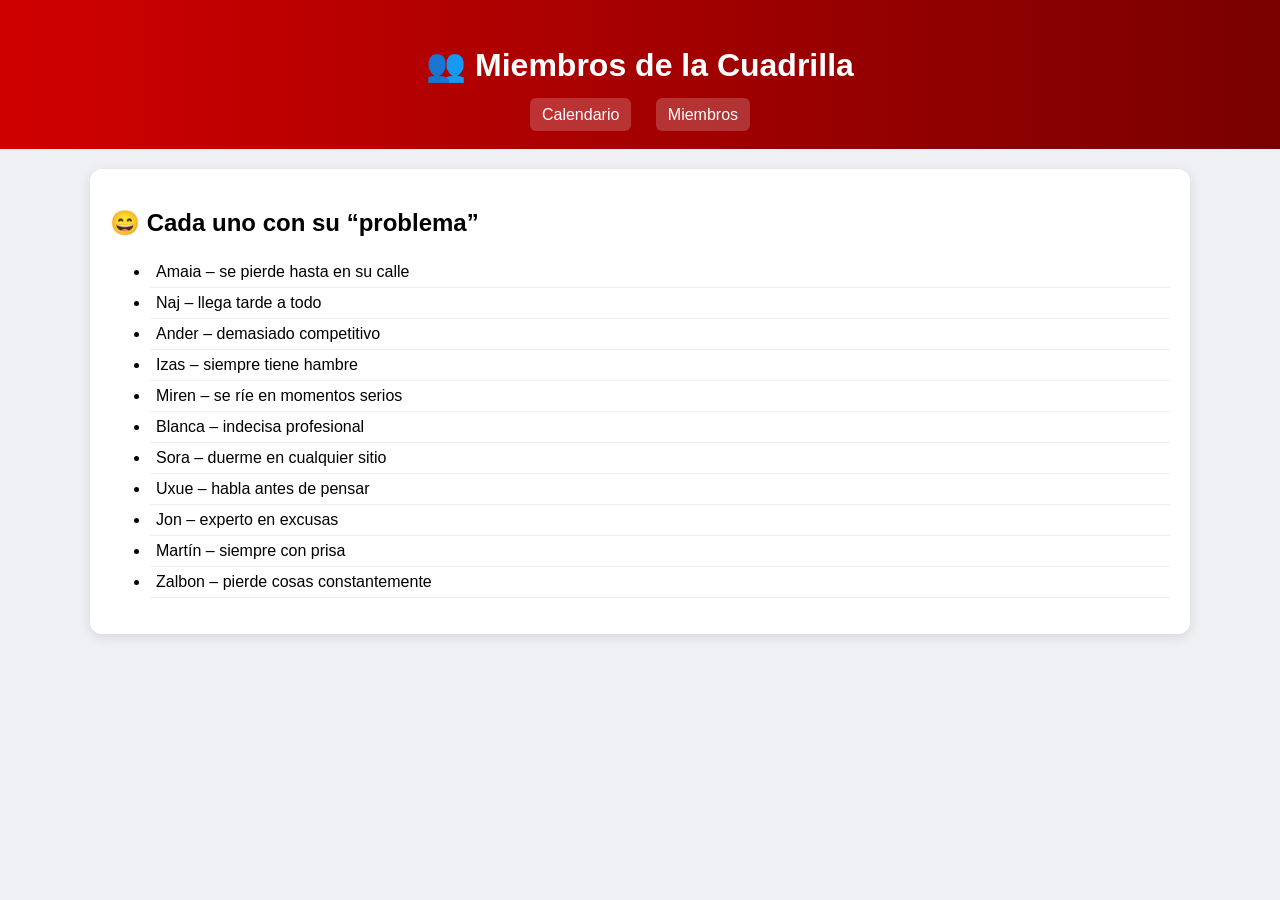
==== kuadrilla.html @ 1a33e962 "Add initial HTML structure for Cuadrilla members" ====
<!DOCTYPE html>
<html lang="es">
<head>
  <meta charset="UTF-8">
  <title>Miembros - Cuadrilla</title>
  <link rel="stylesheet" href="style.css">
</head>

<body>

<header>
  <h1>👥 Miembros de la Cuadrilla</h1>

  <nav>
    <a href="index.html">Calendario</a>
    <a href="kuadrilla.html">Miembros</a>
  </nav>
</header>

<div class="container">

  <div class="card">
    <h2>😄 Cada uno con su “problema”</h2>

    <ul class="lista">
      <li>Amaia – se pierde hasta en su calle</li>
      <li>Naj – llega tarde a todo</li>
      <li>Ander – demasiado competitivo</li>
      <li>Izas – siempre tiene hambre</li>
      <li>Miren – se ríe en momentos serios</li>
      <li>Blanca – indecisa profesional</li>
      <li>Sora – duerme en cualquier sitio</li>
      <li>Uxue – habla antes de pensar</li>
      <li>Jon – experto en excusas</li>
      <li>Martín – siempre con prisa</li>
      <li>Zalbon – pierde cosas constantemente</li>
    </ul>
  </div>

</div>

</body>
</html>
---- style.css ----
body {
  font-family: Arial, sans-serif;
  margin: 0;
  background: #eef0f3;
}

header {
  background: linear-gradient(90deg, #d00000, #7a0000);
  color: white;
  text-align: center;
  padding: 25px;
}

nav {
  margin-top: 10px;
}

nav a {
  color: white;
  margin: 0 10px;
  text-decoration: none;
  padding: 8px 12px;
  border-radius: 6px;
  background: rgba(255,255,255,0.2);
}

nav a:hover {
  background: white;
  color: black;
}

.container {
  max-width: 1100px;
  margin: auto;
  padding: 20px;
}

.card {
  background: white;
  padding: 20px;
  margin-bottom: 20px;
  border-radius: 12px;
  box-shadow: 0 3px 12px rgba(0,0,0,0.1);
}

/* TABLA */
table {
  width: 100%;
  border-collapse: collapse;
}

th {
  background: black;
  color: white;
  padding: 10px;
}

td {
  vertical-align: top;
  padding: 10px;
  border-bottom: 1px solid #ddd;
}

/* ESTRELLAS */
.star {
  font-size: 22px;
  cursor: pointer;
  color: #ccc;
}

.star:hover,
.star.active {
  color: gold;
}

/* COMENTARIOS */
.inputBox {
  display: flex;
  margin-top: 5px;
}

.inputBox input {
  flex: 1;
  padding: 5px;
}

.inputBox button {
  background: red;
  color: white;
  border: none;
  padding: 6px 10px;
  cursor: pointer;
}

.coment {
  background: #f1f1f1;
  margin-top: 5px;
  padding: 5px;
  border-radius: 6px;
}

/* RANKING */
.rank {
  background: #f6f6f6;
  padding: 10px;
  margin-top: 8px;
  display: flex;
  justify-content: space-between;
  border-radius: 8px;
}

/* LISTA MIEMBROS */
.lista li {
  padding: 6px;
  border-bottom: 1px solid #eee;
}
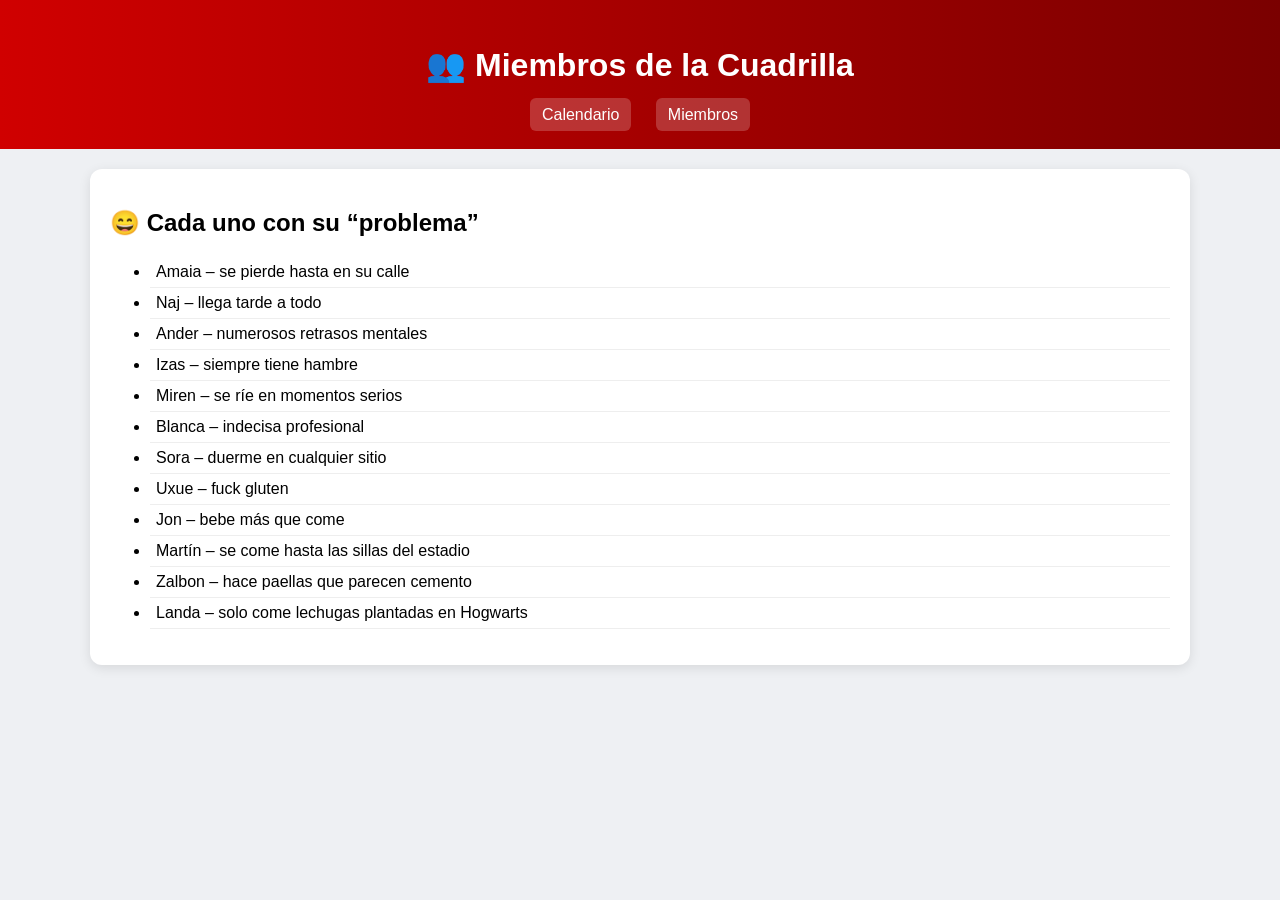
==== commit 04575674: "Update descriptions of characters in kuadrilla.html" ====
--- a/kuadrilla.html
+++ b/kuadrilla.html
@@ -25,15 +25,16 @@
     <ul class="lista">
       <li>Amaia – se pierde hasta en su calle</li>
       <li>Naj – llega tarde a todo</li>
-      <li>Ander – demasiado competitivo</li>
+      <li>Ander – numerosos retrasos mentales</li>
       <li>Izas – siempre tiene hambre</li>
       <li>Miren – se ríe en momentos serios</li>
       <li>Blanca – indecisa profesional</li>
       <li>Sora – duerme en cualquier sitio</li>
-      <li>Uxue – habla antes de pensar</li>
-      <li>Jon – experto en excusas</li>
-      <li>Martín – siempre con prisa</li>
-      <li>Zalbon – pierde cosas constantemente</li>
+      <li>Uxue – fuck gluten</li>
+      <li>Jon – bebe más que come</li>
+      <li>Martín – se come hasta las sillas del estadio</li>
+      <li>Zalbon – hace paellas que parecen cemento</li>
+       <li>Landa – solo come lechugas plantadas en Hogwarts</li>
     </ul>
   </div>
 
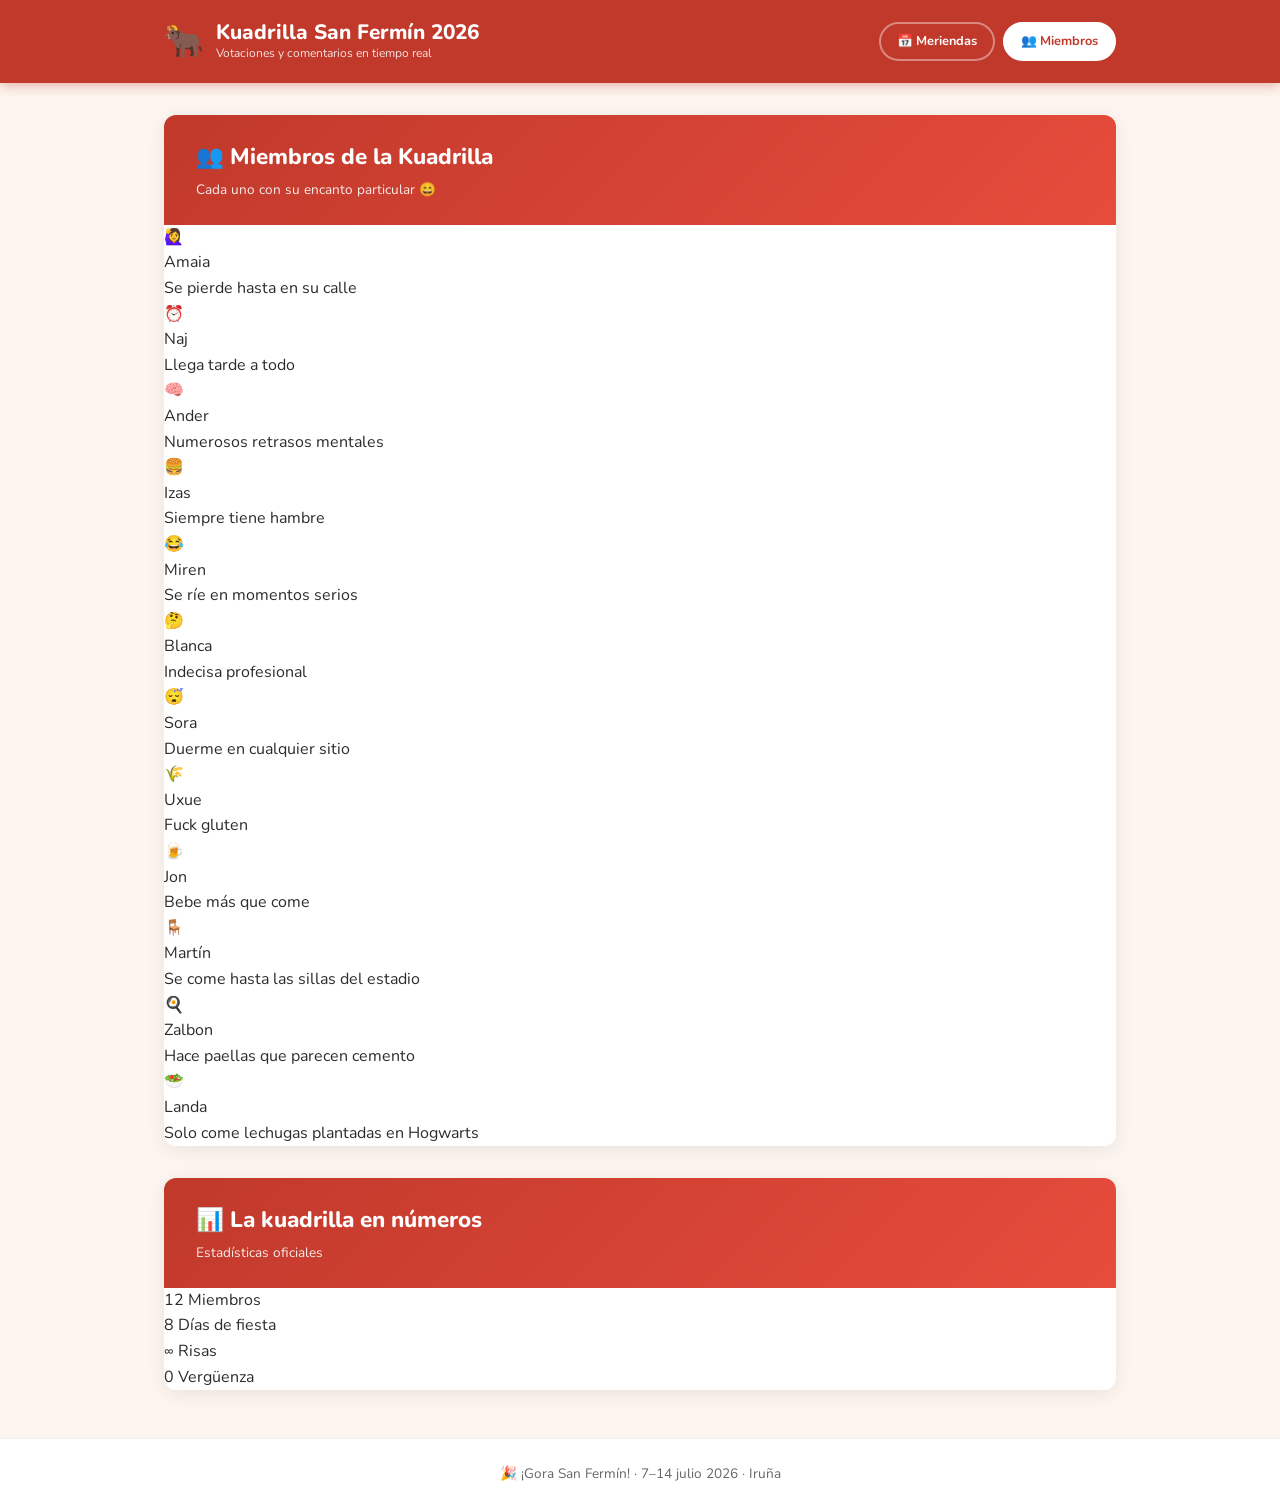
==== commit 4f9b355b: "Revamp kuadrilla.html structure and content Updated the header and member section layout, added memb" ====
--- a/kuadrilla.html
+++ b/kuadrilla.html
@@ -2,43 +2,143 @@
 <html lang="es">
 <head>
   <meta charset="UTF-8">
-  <title>Miembros - Cuadrilla</title>
+  <meta name="viewport" content="width=device-width, initial-scale=1.0">
+  <title>Miembros · Kuadrilla San Fermín 2026</title>
   <link rel="stylesheet" href="style.css">
 </head>
-
 <body>
 
-<header>
-  <h1>👥 Miembros de la Cuadrilla</h1>
-
-  <nav>
-    <a href="index.html">Calendario</a>
-    <a href="kuadrilla.html">Miembros</a>
-  </nav>
+<header class="header">
+  <div class="header-inner">
+    <div class="header-brand">
+      <span class="header-bull">🐂</span>
+      <div>
+        <h1>Kuadrilla San Fermín 2026</h1>
+        <p>Votaciones y comentarios en tiempo real</p>
+      </div>
+    </div>
+    <nav class="nav">
+      <a href="index.html" class="nav-link">📅 Meriendas</a>
+      <a href="kuadrilla.html" class="nav-link active">👥 Miembros</a>
+    </nav>
+  </div>
 </header>
 
-<div class="container">
+<main class="container">
 
-  <div class="card">
-    <h2>😄 Cada uno con su “problema”</h2>
+  <section class="card">
+    <div class="card-header">
+      <h2>👥 Miembros de la Kuadrilla</h2>
+      <p>Cada uno con su encanto particular 😄</p>
+    </div>
 
-    <ul class="lista">
-      <li>Amaia – se pierde hasta en su calle</li>
-      <li>Naj – llega tarde a todo</li>
-      <li>Ander – numerosos retrasos mentales</li>
-      <li>Izas – siempre tiene hambre</li>
-      <li>Miren – se ríe en momentos serios</li>
-      <li>Blanca – indecisa profesional</li>
-      <li>Sora – duerme en cualquier sitio</li>
-      <li>Uxue – fuck gluten</li>
-      <li>Jon – bebe más que come</li>
-      <li>Martín – se come hasta las sillas del estadio</li>
-      <li>Zalbon – hace paellas que parecen cemento</li>
-       <li>Landa – solo come lechugas plantadas en Hogwarts</li>
-    </ul>
-  </div>
+    <div class="miembros-grid">
 
-</div>
+      <div class="miembro-card">
+        <div class="miembro-avatar">🙋‍♀️</div>
+        <div class="miembro-nombre">Amaia</div>
+        <div class="miembro-problema">Se pierde hasta en su calle</div>
+      </div>
+
+      <div class="miembro-card">
+        <div class="miembro-avatar">⏰</div>
+        <div class="miembro-nombre">Naj</div>
+        <div class="miembro-problema">Llega tarde a todo</div>
+      </div>
+
+      <div class="miembro-card">
+        <div class="miembro-avatar">🧠</div>
+        <div class="miembro-nombre">Ander</div>
+        <div class="miembro-problema">Numerosos retrasos mentales</div>
+      </div>
+
+      <div class="miembro-card">
+        <div class="miembro-avatar">🍔</div>
+        <div class="miembro-nombre">Izas</div>
+        <div class="miembro-problema">Siempre tiene hambre</div>
+      </div>
+
+      <div class="miembro-card">
+        <div class="miembro-avatar">😂</div>
+        <div class="miembro-nombre">Miren</div>
+        <div class="miembro-problema">Se ríe en momentos serios</div>
+      </div>
+
+      <div class="miembro-card">
+        <div class="miembro-avatar">🤔</div>
+        <div class="miembro-nombre">Blanca</div>
+        <div class="miembro-problema">Indecisa profesional</div>
+      </div>
+
+      <div class="miembro-card">
+        <div class="miembro-avatar">😴</div>
+        <div class="miembro-nombre">Sora</div>
+        <div class="miembro-problema">Duerme en cualquier sitio</div>
+      </div>
+
+      <div class="miembro-card">
+        <div class="miembro-avatar">🌾</div>
+        <div class="miembro-nombre">Uxue</div>
+        <div class="miembro-problema">Fuck gluten</div>
+      </div>
+
+      <div class="miembro-card">
+        <div class="miembro-avatar">🍺</div>
+        <div class="miembro-nombre">Jon</div>
+        <div class="miembro-problema">Bebe más que come</div>
+      </div>
+
+      <div class="miembro-card">
+        <div class="miembro-avatar">🪑</div>
+        <div class="miembro-nombre">Martín</div>
+        <div class="miembro-problema">Se come hasta las sillas del estadio</div>
+      </div>
+
+      <div class="miembro-card">
+        <div class="miembro-avatar">🍳</div>
+        <div class="miembro-nombre">Zalbon</div>
+        <div class="miembro-problema">Hace paellas que parecen cemento</div>
+      </div>
+
+      <div class="miembro-card">
+        <div class="miembro-avatar">🥗</div>
+        <div class="miembro-nombre">Landa</div>
+        <div class="miembro-problema">Solo come lechugas plantadas en Hogwarts</div>
+      </div>
+
+    </div>
+  </section>
+
+  <section class="card">
+    <div class="card-header">
+      <h2>📊 La kuadrilla en números</h2>
+      <p>Estadísticas oficiales</p>
+    </div>
+    <div class="stats-grid">
+      <div class="stat-item">
+        <span class="stat-num">12</span>
+        <span class="stat-label">Miembros</span>
+      </div>
+      <div class="stat-item">
+        <span class="stat-num">8</span>
+        <span class="stat-label">Días de fiesta</span>
+      </div>
+      <div class="stat-item">
+        <span class="stat-num">∞</span>
+        <span class="stat-label">Risas</span>
+      </div>
+      <div class="stat-item">
+        <span class="stat-num">0</span>
+        <span class="stat-label">Vergüenza</span>
+      </div>
+    </div>
+  </section>
+
+</main>
+
+<footer class="footer">
+  <p>🎉 ¡Gora San Fermín! · 7–14 julio 2026 · Iruña</p>
+</footer>
 
 </body>
 </html>
--- a/style.css
+++ b/style.css
@@ -1,116 +1,311 @@
+/* ============================================================
+   KUADRILLA SAN FERMÍN 2026
+   ============================================================ */
+
+@import url('https://fonts.googleapis.com/css2?family=Nunito:wght@400;600;700;800&display=swap');
+
+:root {
+  --rojo:       #c0392b;
+  --rojo-dark:  #962d22;
+  --rojo-light: #e74c3c;
+  --rojo-dim:   rgba(192,57,43,0.1);
+  --blanco:     #ffffff;
+  --crema:      #fdf6f0;
+  --gris:       #f4f4f4;
+  --tinta:      #2c2c2c;
+  --tinta-soft: #666;
+  --amarillo:   #f39c12;
+  --radio:      12px;
+  --sombra:     0 4px 20px rgba(0,0,0,0.08);
+  --sombra-lg:  0 8px 40px rgba(0,0,0,0.12);
+}
+
+* { box-sizing: border-box; margin: 0; padding: 0; }
+html { scroll-behavior: smooth; font-size: 16px; }
+
 body {
-  font-family: Arial, sans-serif;
-  margin: 0;
-  background: #eef0f3;
-}
-
-header {
-  background: linear-gradient(90deg, #d00000, #7a0000);
-  color: white;
+  background: var(--crema);
+  color: var(--tinta);
+  font-family: 'Nunito', sans-serif;
+  font-weight: 400;
+  line-height: 1.6;
+  min-height: 100vh;
+}
+
+/* ── HEADER ── */
+.header {
+  background: var(--rojo);
+  color: var(--blanco);
+  position: sticky;
+  top: 0;
+  z-index: 100;
+  box-shadow: 0 2px 12px rgba(192,57,43,0.4);
+}
+
+.header-inner {
+  max-width: 1000px;
+  margin: 0 auto;
+  padding: 1rem 1.5rem;
+  display: flex;
+  align-items: center;
+  justify-content: space-between;
+  flex-wrap: wrap;
+  gap: 0.75rem;
+}
+
+.header-brand { display: flex; align-items: center; gap: 0.75rem; }
+
+.header-bull {
+  font-size: 2rem;
+  animation: wobble 3s ease-in-out infinite;
+}
+
+@keyframes wobble {
+  0%, 100% { transform: rotate(0); }
+  25%       { transform: rotate(-8deg); }
+  75%       { transform: rotate(8deg); }
+}
+
+.header h1 { font-size: clamp(1rem, 4vw, 1.3rem); font-weight: 800; line-height: 1.2; }
+.header p  { font-size: 0.75rem; opacity: 0.85; }
+
+.nav { display: flex; gap: 0.5rem; }
+
+.nav-link {
+  color: var(--blanco);
+  text-decoration: none;
+  font-size: 0.8rem;
+  font-weight: 700;
+  padding: 0.45rem 1rem;
+  border-radius: 20px;
+  border: 2px solid rgba(255,255,255,0.4);
+  transition: background 0.2s, border-color 0.2s;
+  white-space: nowrap;
+}
+
+.nav-link:hover,
+.nav-link.active {
+  background: var(--blanco);
+  color: var(--rojo);
+  border-color: var(--blanco);
+}
+
+/* ── CONTAINER ── */
+.container {
+  max-width: 1000px;
+  margin: 0 auto;
+  padding: 2rem 1.5rem;
+  display: flex;
+  flex-direction: column;
+  gap: 2rem;
+}
+
+/* ── CARDS ── */
+.card {
+  background: var(--blanco);
+  border-radius: var(--radio);
+  box-shadow: var(--sombra);
+  overflow: hidden;
+}
+
+.card-header {
+  background: linear-gradient(135deg, var(--rojo), var(--rojo-light));
+  color: var(--blanco);
+  padding: 1.5rem 2rem;
+}
+
+.card-header h2 { font-size: clamp(1.1rem, 3vw, 1.4rem); font-weight: 800; margin-bottom: 0.25rem; }
+.card-header p  { font-size: 0.85rem; opacity: 0.9; }
+
+/* ── MERIENDAS GRID ── */
+.meriendas-grid {
+  display: grid;
+  grid-template-columns: repeat(auto-fill, minmax(280px, 1fr));
+  gap: 1.5px;
+  background: var(--gris);
+  padding: 1.5px;
+}
+
+.merienda-card {
+  background: var(--blanco);
+  padding: 1.25rem 1.5rem;
+  transition: background 0.2s;
+}
+
+.merienda-card:hover { background: #fffaf8; }
+
+.merienda-header {
+  display: flex;
+  align-items: center;
+  gap: 0.75rem;
+  margin-bottom: 0.75rem;
+}
+
+.merienda-emoji  { font-size: 2rem; flex-shrink: 0; }
+.merienda-dia    { font-size: 0.75rem; font-weight: 700; text-transform: uppercase; letter-spacing: 0.05em; color: var(--rojo); }
+.merienda-nombre { font-size: 1.1rem; font-weight: 800; color: var(--tinta); line-height: 1.2; }
+
+/* ── ESTRELLAS ── */
+.stars-row { display: flex; gap: 4px; margin-bottom: 0.5rem; }
+
+.star {
+  font-size: 1.6rem;
+  cursor: pointer;
+  color: #ddd;
+  transition: color 0.15s, transform 0.15s;
+  user-select: none;
+  line-height: 1;
+}
+
+.star:hover,
+.star.active { color: var(--amarillo); }
+.star:hover  { transform: scale(1.2); }
+
+/* ── AVERAGE ── */
+.avg-display {
+  display: flex;
+  align-items: center;
+  gap: 0.5rem;
+  margin-bottom: 1rem;
+  min-height: 1.4rem;
+}
+
+.avg-score  { font-size: 0.9rem; font-weight: 800; color: var(--amarillo); }
+.avg-count  { font-size: 0.75rem; color: var(--tinta-soft); }
+.avg-none   { font-size: 0.75rem; color: #bbb; }
+
+/* ── COMENTARIOS ── */
+.comment-section { border-top: 1px solid var(--gris); padding-top: 0.75rem; }
+
+.comments-list {
+  max-height: 140px;
+  overflow-y: auto;
+  margin-bottom: 0.75rem;
+  display: flex;
+  flex-direction: column;
+  gap: 0.4rem;
+}
+
+.comment {
+  background: var(--gris);
+  border-radius: 8px;
+  padding: 0.5rem 0.75rem;
+  font-size: 0.85rem;
+  line-height: 1.4;
+}
+
+.comment-user { font-weight: 700; color: var(--rojo); margin-right: 0.35rem; }
+.no-comments  { font-size: 0.8rem; color: #bbb; text-align: center; padding: 0.5rem; }
+
+.comment-input { display: flex; gap: 0.5rem; }
+
+.comment-input input {
+  flex: 1;
+  padding: 0.55rem 0.85rem;
+  border: 2px solid var(--gris);
+  border-radius: 8px;
+  font-family: inherit;
+  font-size: 0.85rem;
+  outline: none;
+  transition: border-color 0.2s;
+}
+
+.comment-input input:focus { border-color: var(--rojo); }
+
+.comment-input button {
+  padding: 0.55rem 1rem;
+  background: var(--rojo);
+  color: var(--blanco);
+  border: none;
+  border-radius: 8px;
+  font-family: inherit;
+  font-size: 0.8rem;
+  font-weight: 700;
+  cursor: pointer;
+  white-space: nowrap;
+  transition: background 0.2s, transform 0.15s;
+}
+
+.comment-input button:hover  { background: var(--rojo-dark); transform: scale(1.03); }
+.comment-input button:active { transform: scale(0.97); }
+
+/* ── RANKING ── */
+.ranking-list {
+  padding: 1.5rem;
+  display: flex;
+  flex-direction: column;
+  gap: 0.75rem;
+}
+
+.rank-item {
+  display: flex;
+  align-items: center;
+  gap: 1rem;
+  padding: 1rem 1.25rem;
+  background: var(--gris);
+  border-radius: 10px;
+  transition: transform 0.2s, box-shadow 0.2s;
+}
+
+.rank-item:hover { transform: translateX(4px); box-shadow: var(--sombra); }
+
+.rank-first {
+  background: linear-gradient(135deg, #fff9e6, #fff3cc);
+  border: 2px solid var(--amarillo);
+}
+
+.rank-medal { font-size: 1.5rem; min-width: 2rem; text-align: center; }
+.rank-emoji { font-size: 1.5rem; }
+
+.rank-info { flex: 1; display: flex; flex-direction: column; }
+.rank-info strong { font-size: 0.95rem; font-weight: 800; }
+.rank-info span   { font-size: 0.8rem; color: var(--tinta-soft); }
+
+.rank-score { display: flex; flex-direction: column; align-items: flex-end; gap: 2px; }
+.rank-avg   { font-size: 1rem; font-weight: 800; color: var(--amarillo); }
+.rank-votes { font-size: 0.72rem; color: var(--tinta-soft); }
+
+/* ── LOADING ── */
+.loading { text-align: center; color: var(--tinta-soft); padding: 2rem; font-size: 0.9rem; }
+
+/* ── TOAST ── */
+.toast {
+  position: fixed;
+  bottom: 2rem;
+  left: 50%;
+  transform: translateX(-50%) translateY(20px);
+  background: var(--tinta);
+  color: var(--blanco);
+  padding: 0.75rem 1.5rem;
+  border-radius: 30px;
+  font-size: 0.9rem;
+  font-weight: 600;
+  opacity: 0;
+  transition: opacity 0.3s, transform 0.3s;
+  z-index: 1000;
+  white-space: nowrap;
+  pointer-events: none;
+  box-shadow: var(--sombra-lg);
+}
+
+.toast.show { opacity: 1; transform: translateX(-50%) translateY(0); }
+
+/* ── FOOTER ── */
+.footer {
   text-align: center;
-  padding: 25px;
-}
-
-nav {
-  margin-top: 10px;
-}
-
-nav a {
-  color: white;
-  margin: 0 10px;
-  text-decoration: none;
-  padding: 8px 12px;
-  border-radius: 6px;
-  background: rgba(255,255,255,0.2);
-}
-
-nav a:hover {
-  background: white;
-  color: black;
-}
-
-.container {
-  max-width: 1100px;
-  margin: auto;
-  padding: 20px;
-}
-
-.card {
-  background: white;
-  padding: 20px;
-  margin-bottom: 20px;
-  border-radius: 12px;
-  box-shadow: 0 3px 12px rgba(0,0,0,0.1);
-}
-
-/* TABLA */
-table {
-  width: 100%;
-  border-collapse: collapse;
-}
-
-th {
-  background: black;
-  color: white;
-  padding: 10px;
-}
-
-td {
-  vertical-align: top;
-  padding: 10px;
-  border-bottom: 1px solid #ddd;
-}
-
-/* ESTRELLAS */
-.star {
-  font-size: 22px;
-  cursor: pointer;
-  color: #ccc;
-}
-
-.star:hover,
-.star.active {
-  color: gold;
-}
-
-/* COMENTARIOS */
-.inputBox {
-  display: flex;
-  margin-top: 5px;
-}
-
-.inputBox input {
-  flex: 1;
-  padding: 5px;
-}
-
-.inputBox button {
-  background: red;
-  color: white;
-  border: none;
-  padding: 6px 10px;
-  cursor: pointer;
-}
-
-.coment {
-  background: #f1f1f1;
-  margin-top: 5px;
-  padding: 5px;
-  border-radius: 6px;
-}
-
-/* RANKING */
-.rank {
-  background: #f6f6f6;
-  padding: 10px;
-  margin-top: 8px;
-  display: flex;
-  justify-content: space-between;
-  border-radius: 8px;
-}
-
-/* LISTA MIEMBROS */
-.lista li {
-  padding: 6px;
-  border-bottom: 1px solid #eee;
-}
+  padding: 1.5rem;
+  font-size: 0.85rem;
+  color: var(--tinta-soft);
+  border-top: 1px solid #eee;
+  background: var(--blanco);
+  margin-top: 1rem;
+}
+
+/* ── RESPONSIVE ── */
+@media (max-width: 600px) {
+  .container      { padding: 1rem; gap: 1rem; }
+  .card-header    { padding: 1.25rem; }
+  .meriendas-grid { grid-template-columns: 1fr; }
+  .rank-item      { gap: 0.75rem; padding: 0.85rem; }
+  .nav-link       { font-size: 0.75rem; padding: 0.4rem 0.75rem; }
+}
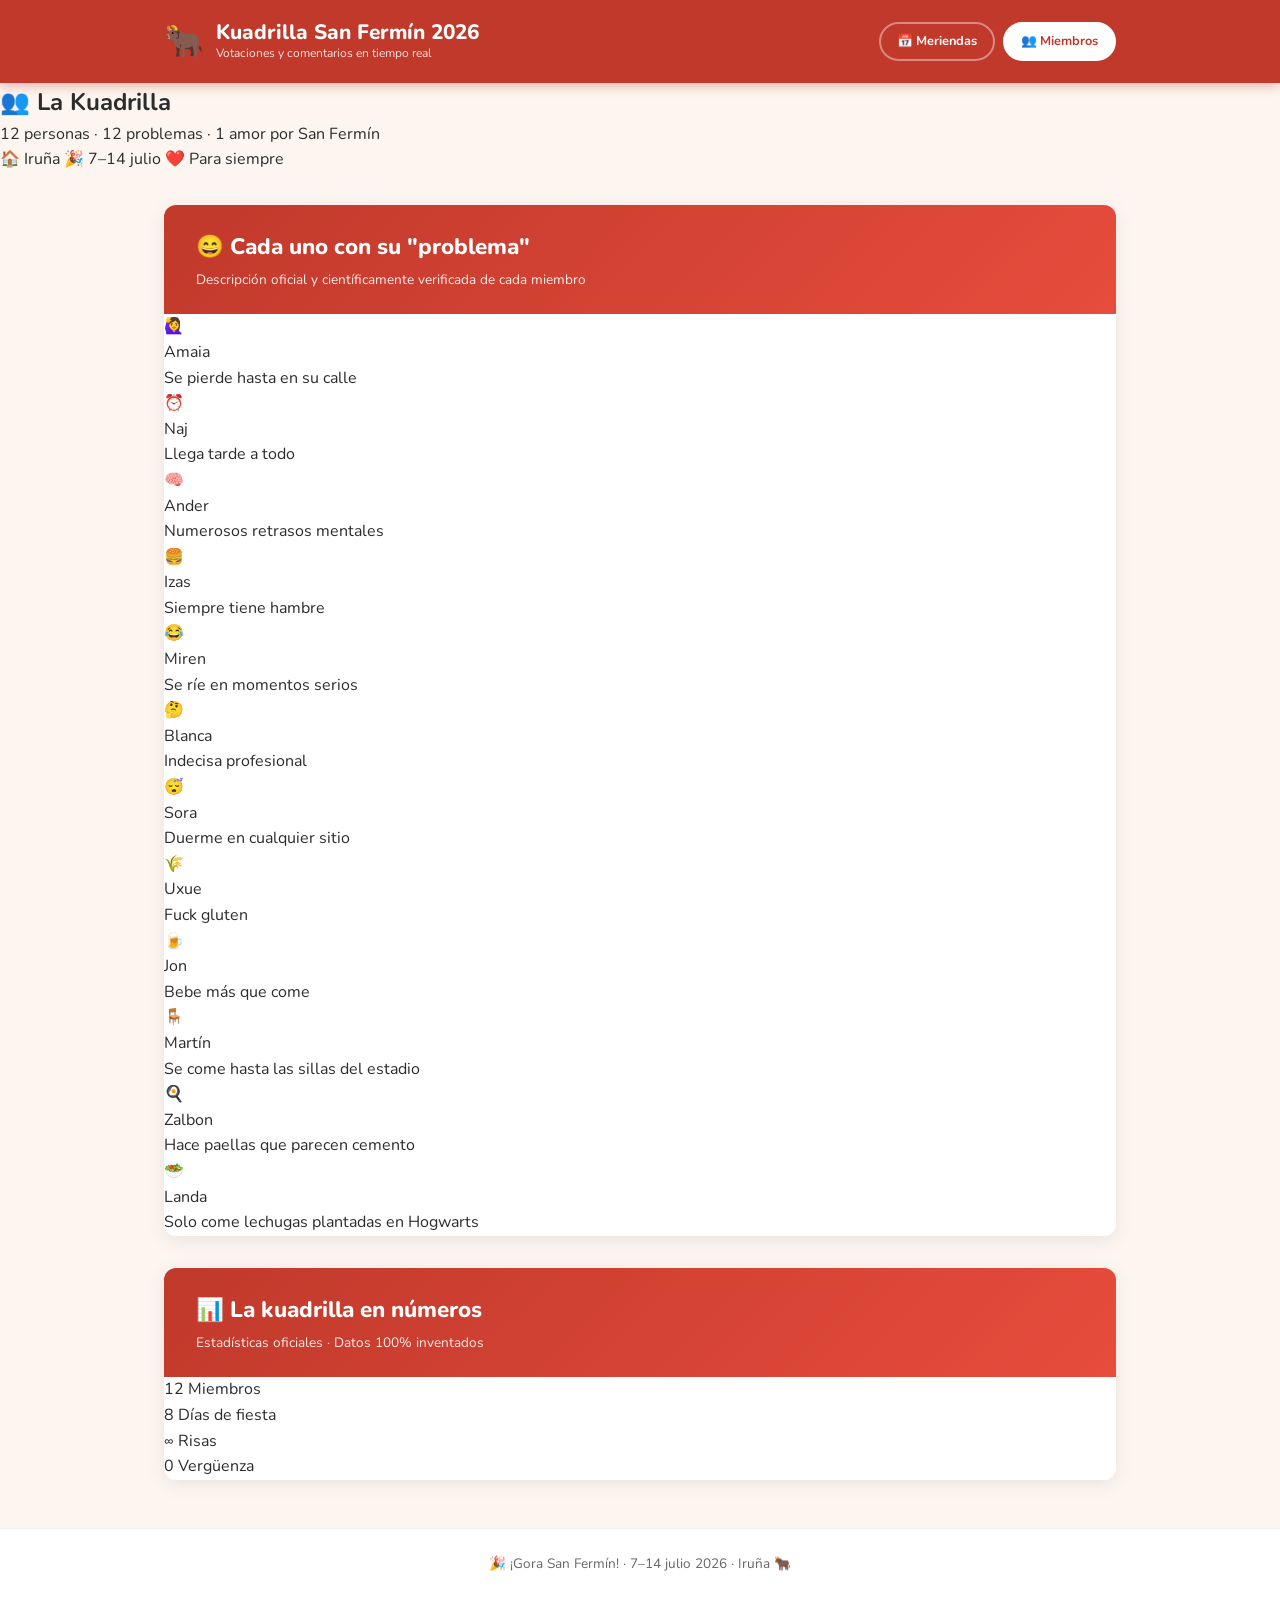
==== commit c9d263b9: "Refactor member cards and update footer Updated member descriptions and added emojis for better repr" ====
--- a/kuadrilla.html
+++ b/kuadrilla.html
@@ -12,7 +12,7 @@
   <div class="header-inner">
     <div class="header-brand">
       <span class="header-bull">🐂</span>
-      <div>
+      <div class="header-text">
         <h1>Kuadrilla San Fermín 2026</h1>
         <p>Votaciones y comentarios en tiempo real</p>
       </div>
@@ -24,84 +24,94 @@
   </div>
 </header>
 
+<!-- HERO BANNER -->
+<div class="hero-banner">
+  <h2>👥 La Kuadrilla</h2>
+  <p>12 personas · 12 problemas · 1 amor por San Fermín</p>
+  <div class="hero-dates">
+    <span class="hero-date-pill">🏠 Iruña</span>
+    <span class="hero-date-pill">🎉 7–14 julio</span>
+    <span class="hero-date-pill">❤️ Para siempre</span>
+  </div>
+</div>
+
 <main class="container">
 
   <section class="card">
-    <div class="card-header">
-      <h2>👥 Miembros de la Kuadrilla</h2>
-      <p>Cada uno con su encanto particular 😄</p>
+    <div class="card-header" data-emoji="😄">
+      <h2>😄 Cada uno con su "problema"</h2>
+      <p>Descripción oficial y científicamente verificada de cada miembro</p>
     </div>
-
     <div class="miembros-grid">
 
       <div class="miembro-card">
-        <div class="miembro-avatar">🙋‍♀️</div>
+        <span class="miembro-avatar">🙋‍♀️</span>
         <div class="miembro-nombre">Amaia</div>
         <div class="miembro-problema">Se pierde hasta en su calle</div>
       </div>
 
       <div class="miembro-card">
-        <div class="miembro-avatar">⏰</div>
+        <span class="miembro-avatar">⏰</span>
         <div class="miembro-nombre">Naj</div>
         <div class="miembro-problema">Llega tarde a todo</div>
       </div>
 
       <div class="miembro-card">
-        <div class="miembro-avatar">🧠</div>
+        <span class="miembro-avatar">🧠</span>
         <div class="miembro-nombre">Ander</div>
         <div class="miembro-problema">Numerosos retrasos mentales</div>
       </div>
 
       <div class="miembro-card">
-        <div class="miembro-avatar">🍔</div>
+        <span class="miembro-avatar">🍔</span>
         <div class="miembro-nombre">Izas</div>
         <div class="miembro-problema">Siempre tiene hambre</div>
       </div>
 
       <div class="miembro-card">
-        <div class="miembro-avatar">😂</div>
+        <span class="miembro-avatar">😂</span>
         <div class="miembro-nombre">Miren</div>
         <div class="miembro-problema">Se ríe en momentos serios</div>
       </div>
 
       <div class="miembro-card">
-        <div class="miembro-avatar">🤔</div>
+        <span class="miembro-avatar">🤔</span>
         <div class="miembro-nombre">Blanca</div>
         <div class="miembro-problema">Indecisa profesional</div>
       </div>
 
       <div class="miembro-card">
-        <div class="miembro-avatar">😴</div>
+        <span class="miembro-avatar">😴</span>
         <div class="miembro-nombre">Sora</div>
         <div class="miembro-problema">Duerme en cualquier sitio</div>
       </div>
 
       <div class="miembro-card">
-        <div class="miembro-avatar">🌾</div>
+        <span class="miembro-avatar">🌾</span>
         <div class="miembro-nombre">Uxue</div>
         <div class="miembro-problema">Fuck gluten</div>
       </div>
 
       <div class="miembro-card">
-        <div class="miembro-avatar">🍺</div>
+        <span class="miembro-avatar">🍺</span>
         <div class="miembro-nombre">Jon</div>
         <div class="miembro-problema">Bebe más que come</div>
       </div>
 
       <div class="miembro-card">
-        <div class="miembro-avatar">🪑</div>
+        <span class="miembro-avatar">🪑</span>
         <div class="miembro-nombre">Martín</div>
         <div class="miembro-problema">Se come hasta las sillas del estadio</div>
       </div>
 
       <div class="miembro-card">
-        <div class="miembro-avatar">🍳</div>
+        <span class="miembro-avatar">🍳</span>
         <div class="miembro-nombre">Zalbon</div>
         <div class="miembro-problema">Hace paellas que parecen cemento</div>
       </div>
 
       <div class="miembro-card">
-        <div class="miembro-avatar">🥗</div>
+        <span class="miembro-avatar">🥗</span>
         <div class="miembro-nombre">Landa</div>
         <div class="miembro-problema">Solo come lechugas plantadas en Hogwarts</div>
       </div>
@@ -110,9 +120,9 @@
   </section>
 
   <section class="card">
-    <div class="card-header">
+    <div class="card-header" data-emoji="📊">
       <h2>📊 La kuadrilla en números</h2>
-      <p>Estadísticas oficiales</p>
+      <p>Estadísticas oficiales · Datos 100% inventados</p>
     </div>
     <div class="stats-grid">
       <div class="stat-item">
@@ -137,7 +147,7 @@
 </main>
 
 <footer class="footer">
-  <p>🎉 ¡Gora San Fermín! · 7–14 julio 2026 · Iruña</p>
+  🎉 ¡Gora San Fermín! · 7–14 julio 2026 · Iruña 🐂
 </footer>
 
 </body>
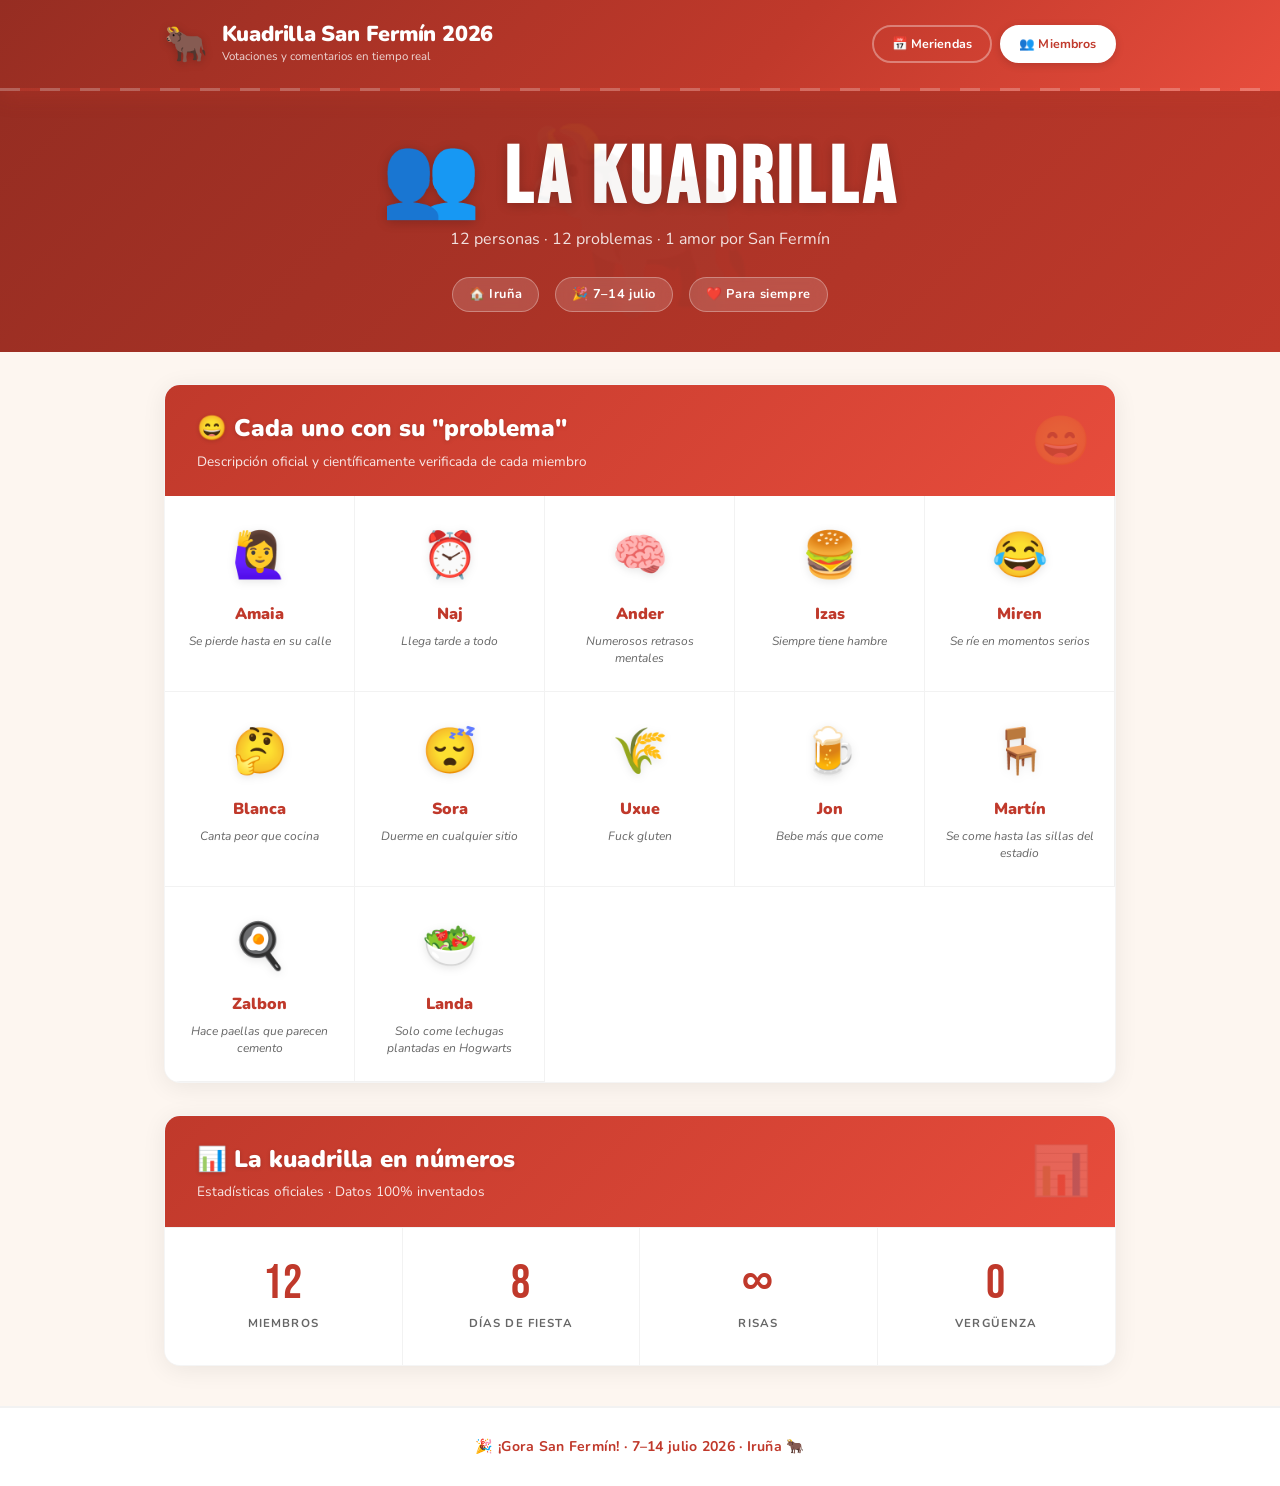
==== commit bb1a068a: "Update problem description for member Blanca" ====
--- a/kuadrilla.html
+++ b/kuadrilla.html
@@ -77,7 +77,7 @@
       <div class="miembro-card">
         <span class="miembro-avatar">🤔</span>
         <div class="miembro-nombre">Blanca</div>
-        <div class="miembro-problema">Indecisa profesional</div>
+        <div class="miembro-problema">Canta peor que cocina</div>
       </div>
 
       <div class="miembro-card">
--- a/style.css
+++ b/style.css
@@ -1,26 +1,33 @@
 /* ============================================================
    KUADRILLA SAN FERMÍN 2026
-   ============================================================ */
-
-@import url('https://fonts.googleapis.com/css2?family=Nunito:wght@400;600;700;800&display=swap');
+   Diseño festivo · Rojo y blanco · Mobile-first
+   ============================================================ */
+
+@import url('https://fonts.googleapis.com/css2?family=Nunito:wght@400;600;700;800;900&family=Bebas+Neue&display=swap');
 
 :root {
-  --rojo:       #c0392b;
-  --rojo-dark:  #962d22;
-  --rojo-light: #e74c3c;
-  --rojo-dim:   rgba(192,57,43,0.1);
-  --blanco:     #ffffff;
-  --crema:      #fdf6f0;
-  --gris:       #f4f4f4;
-  --tinta:      #2c2c2c;
-  --tinta-soft: #666;
-  --amarillo:   #f39c12;
-  --radio:      12px;
-  --sombra:     0 4px 20px rgba(0,0,0,0.08);
-  --sombra-lg:  0 8px 40px rgba(0,0,0,0.12);
-}
-
-* { box-sizing: border-box; margin: 0; padding: 0; }
+  --rojo:        #c0392b;
+  --rojo-dark:   #962d22;
+  --rojo-light:  #e74c3c;
+  --rojo-dim:    rgba(192,57,43,0.08);
+  --blanco:      #ffffff;
+  --crema:       #fdf6f0;
+  --gris:        #f2f2f2;
+  --gris-mid:    #e0e0e0;
+  --tinta:       #1a1a1a;
+  --tinta-soft:  #666;
+  --amarillo:    #f39c12;
+  --amarillo-dim:rgba(243,156,18,0.15);
+  --verde:       #27ae60;
+  --radio:       16px;
+  --radio-sm:    10px;
+  --sombra:      0 4px 24px rgba(0,0,0,0.07);
+  --sombra-lg:   0 12px 48px rgba(0,0,0,0.12);
+  --sombra-rojo: 0 4px 20px rgba(192,57,43,0.3);
+}
+
+/* ── Reset ── */
+*, *::before, *::after { box-sizing: border-box; margin: 0; padding: 0; }
 html { scroll-behavior: smooth; font-size: 16px; }
 
 body {
@@ -30,16 +37,39 @@
   font-weight: 400;
   line-height: 1.6;
   min-height: 100vh;
-}
-
-/* ── HEADER ── */
+  overflow-x: hidden;
+}
+
+/* ── SCROLL BAR ── */
+::-webkit-scrollbar { width: 4px; }
+::-webkit-scrollbar-track { background: var(--crema); }
+::-webkit-scrollbar-thumb { background: var(--rojo); border-radius: 2px; }
+
+/* ============================================================
+   HEADER
+   ============================================================ */
 .header {
-  background: var(--rojo);
+  background: linear-gradient(135deg, var(--rojo-dark) 0%, var(--rojo) 60%, var(--rojo-light) 100%);
   color: var(--blanco);
   position: sticky;
   top: 0;
   z-index: 100;
-  box-shadow: 0 2px 12px rgba(192,57,43,0.4);
+  box-shadow: var(--sombra-rojo);
+}
+
+/* Franja blanca decorativa inferior */
+.header::after {
+  content: '';
+  display: block;
+  height: 3px;
+  background: repeating-linear-gradient(
+    90deg,
+    var(--blanco) 0px,
+    var(--blanco) 20px,
+    var(--rojo-light) 20px,
+    var(--rojo-light) 40px
+  );
+  opacity: 0.25;
 }
 
 .header-inner {
@@ -53,44 +83,118 @@
   gap: 0.75rem;
 }
 
-.header-brand { display: flex; align-items: center; gap: 0.75rem; }
+.header-brand { display: flex; align-items: center; gap: 0.85rem; }
 
 .header-bull {
-  font-size: 2rem;
+  font-size: 2.2rem;
   animation: wobble 3s ease-in-out infinite;
+  filter: drop-shadow(0 2px 4px rgba(0,0,0,0.2));
 }
 
 @keyframes wobble {
-  0%, 100% { transform: rotate(0); }
-  25%       { transform: rotate(-8deg); }
-  75%       { transform: rotate(8deg); }
-}
-
-.header h1 { font-size: clamp(1rem, 4vw, 1.3rem); font-weight: 800; line-height: 1.2; }
-.header p  { font-size: 0.75rem; opacity: 0.85; }
+  0%, 100% { transform: rotate(0) scale(1); }
+  25%       { transform: rotate(-10deg) scale(1.05); }
+  75%       { transform: rotate(10deg) scale(1.05); }
+}
+
+.header-text h1 {
+  font-size: clamp(1rem, 4vw, 1.35rem);
+  font-weight: 900;
+  line-height: 1.1;
+  letter-spacing: -0.01em;
+}
+
+.header-text p {
+  font-size: 0.72rem;
+  opacity: 0.8;
+  font-weight: 400;
+  margin-top: 1px;
+}
 
 .nav { display: flex; gap: 0.5rem; }
 
 .nav-link {
   color: var(--blanco);
   text-decoration: none;
+  font-size: 0.78rem;
+  font-weight: 700;
+  padding: 0.45rem 1.1rem;
+  border-radius: 20px;
+  border: 2px solid rgba(255,255,255,0.35);
+  transition: all 0.2s;
+  white-space: nowrap;
+  letter-spacing: 0.01em;
+}
+
+.nav-link:hover,
+.nav-link.active {
+  background: var(--blanco);
+  color: var(--rojo);
+  border-color: var(--blanco);
+  box-shadow: 0 2px 8px rgba(0,0,0,0.15);
+}
+
+/* ============================================================
+   HERO BANNER (solo index)
+   ============================================================ */
+.hero-banner {
+  background: linear-gradient(135deg, var(--rojo-dark), var(--rojo));
+  color: var(--blanco);
+  text-align: center;
+  padding: 3rem 1.5rem 2.5rem;
+  position: relative;
+  overflow: hidden;
+}
+
+.hero-banner::before {
+  content: '🐂';
+  position: absolute;
+  font-size: 12rem;
+  opacity: 0.05;
+  top: 50%;
+  left: 50%;
+  transform: translate(-50%, -50%);
+  pointer-events: none;
+}
+
+.hero-banner h2 {
+  font-family: 'Bebas Neue', sans-serif;
+  font-size: clamp(2.5rem, 8vw, 5rem);
+  letter-spacing: 0.06em;
+  line-height: 1;
+  margin-bottom: 0.5rem;
+  text-shadow: 0 2px 12px rgba(0,0,0,0.2);
+}
+
+.hero-banner p {
+  font-size: 1rem;
+  opacity: 0.85;
+  max-width: 400px;
+  margin: 0 auto;
+}
+
+.hero-dates {
+  display: flex;
+  justify-content: center;
+  gap: 1rem;
+  margin-top: 1.5rem;
+  flex-wrap: wrap;
+}
+
+.hero-date-pill {
+  background: rgba(255,255,255,0.15);
+  border: 1px solid rgba(255,255,255,0.3);
+  border-radius: 20px;
+  padding: 0.4rem 1rem;
   font-size: 0.8rem;
   font-weight: 700;
-  padding: 0.45rem 1rem;
-  border-radius: 20px;
-  border: 2px solid rgba(255,255,255,0.4);
-  transition: background 0.2s, border-color 0.2s;
-  white-space: nowrap;
-}
-
-.nav-link:hover,
-.nav-link.active {
-  background: var(--blanco);
-  color: var(--rojo);
-  border-color: var(--blanco);
-}
-
-/* ── CONTAINER ── */
+  letter-spacing: 0.05em;
+  backdrop-filter: blur(8px);
+}
+
+/* ============================================================
+   CONTAINER
+   ============================================================ */
 .container {
   max-width: 1000px;
   margin: 0 auto;
@@ -100,56 +204,117 @@
   gap: 2rem;
 }
 
-/* ── CARDS ── */
+/* ============================================================
+   CARDS
+   ============================================================ */
 .card {
   background: var(--blanco);
   border-radius: var(--radio);
   box-shadow: var(--sombra);
   overflow: hidden;
+  border: 1px solid rgba(0,0,0,0.04);
 }
 
 .card-header {
-  background: linear-gradient(135deg, var(--rojo), var(--rojo-light));
+  background: linear-gradient(135deg, var(--rojo) 0%, var(--rojo-light) 100%);
   color: var(--blanco);
   padding: 1.5rem 2rem;
-}
-
-.card-header h2 { font-size: clamp(1.1rem, 3vw, 1.4rem); font-weight: 800; margin-bottom: 0.25rem; }
-.card-header p  { font-size: 0.85rem; opacity: 0.9; }
-
-/* ── MERIENDAS GRID ── */
+  position: relative;
+  overflow: hidden;
+}
+
+.card-header::after {
+  content: attr(data-emoji);
+  position: absolute;
+  right: 1.5rem;
+  top: 50%;
+  transform: translateY(-50%);
+  font-size: 3rem;
+  opacity: 0.15;
+  pointer-events: none;
+}
+
+.card-header h2 {
+  font-size: clamp(1.1rem, 3vw, 1.5rem);
+  font-weight: 900;
+  margin-bottom: 0.2rem;
+  text-shadow: 0 1px 4px rgba(0,0,0,0.15);
+}
+
+.card-header p { font-size: 0.85rem; opacity: 0.88; }
+
+/* ============================================================
+   MERIENDAS GRID
+   ============================================================ */
 .meriendas-grid {
   display: grid;
-  grid-template-columns: repeat(auto-fill, minmax(280px, 1fr));
-  gap: 1.5px;
-  background: var(--gris);
-  padding: 1.5px;
+  grid-template-columns: repeat(auto-fill, minmax(260px, 1fr));
+  gap: 0;
 }
 
 .merienda-card {
   background: var(--blanco);
-  padding: 1.25rem 1.5rem;
+  padding: 1.4rem 1.5rem;
+  border-right: 1px solid var(--gris);
+  border-bottom: 1px solid var(--gris);
   transition: background 0.2s;
+  position: relative;
 }
 
 .merienda-card:hover { background: #fffaf8; }
 
+/* Número de día decorativo */
+.merienda-card::before {
+  content: attr(data-num);
+  position: absolute;
+  top: 0.75rem;
+  right: 1rem;
+  font-family: 'Bebas Neue', sans-serif;
+  font-size: 2.5rem;
+  color: var(--rojo);
+  opacity: 0.07;
+  line-height: 1;
+  pointer-events: none;
+}
+
 .merienda-header {
   display: flex;
   align-items: center;
-  gap: 0.75rem;
-  margin-bottom: 0.75rem;
-}
-
-.merienda-emoji  { font-size: 2rem; flex-shrink: 0; }
-.merienda-dia    { font-size: 0.75rem; font-weight: 700; text-transform: uppercase; letter-spacing: 0.05em; color: var(--rojo); }
-.merienda-nombre { font-size: 1.1rem; font-weight: 800; color: var(--tinta); line-height: 1.2; }
+  gap: 0.85rem;
+  margin-bottom: 0.85rem;
+}
+
+.merienda-emoji {
+  font-size: 2.2rem;
+  flex-shrink: 0;
+  filter: drop-shadow(0 2px 3px rgba(0,0,0,0.1));
+}
+
+.merienda-dia {
+  font-size: 0.7rem;
+  font-weight: 700;
+  text-transform: uppercase;
+  letter-spacing: 0.08em;
+  color: var(--rojo);
+  margin-bottom: 2px;
+}
+
+.merienda-nombre {
+  font-size: 1.15rem;
+  font-weight: 900;
+  color: var(--tinta);
+  line-height: 1.1;
+}
 
 /* ── ESTRELLAS ── */
-.stars-row { display: flex; gap: 4px; margin-bottom: 0.5rem; }
+.stars-row {
+  display: flex;
+  gap: 2px;
+  margin-bottom: 0.6rem;
+}
 
 .star {
-  font-size: 1.6rem;
+  font-size: 1.5rem;
   cursor: pointer;
   color: #ddd;
   transition: color 0.15s, transform 0.15s;
@@ -157,9 +322,8 @@
   line-height: 1;
 }
 
-.star:hover,
+.star:hover { color: var(--amarillo); transform: scale(1.25); }
 .star.active { color: var(--amarillo); }
-.star:hover  { transform: scale(1.2); }
 
 /* ── AVERAGE ── */
 .avg-display {
@@ -167,145 +331,334 @@
   align-items: center;
   gap: 0.5rem;
   margin-bottom: 1rem;
-  min-height: 1.4rem;
-}
-
-.avg-score  { font-size: 0.9rem; font-weight: 800; color: var(--amarillo); }
-.avg-count  { font-size: 0.75rem; color: var(--tinta-soft); }
-.avg-none   { font-size: 0.75rem; color: #bbb; }
+  min-height: 1.5rem;
+}
+
+.avg-badge {
+  background: var(--amarillo-dim);
+  border-radius: 20px;
+  padding: 0.2rem 0.7rem;
+  display: flex;
+  align-items: center;
+  gap: 0.3rem;
+}
+
+.avg-score { font-size: 0.85rem; font-weight: 800; color: var(--amarillo); }
+.avg-count { font-size: 0.72rem; color: var(--tinta-soft); }
+.avg-none  { font-size: 0.72rem; color: #ccc; font-style: italic; }
 
 /* ── COMENTARIOS ── */
-.comment-section { border-top: 1px solid var(--gris); padding-top: 0.75rem; }
+.comment-section {
+  border-top: 1px solid var(--gris);
+  padding-top: 0.85rem;
+}
 
 .comments-list {
-  max-height: 140px;
+  max-height: 130px;
   overflow-y: auto;
   margin-bottom: 0.75rem;
   display: flex;
   flex-direction: column;
   gap: 0.4rem;
+  scrollbar-width: thin;
+  scrollbar-color: var(--gris-mid) transparent;
 }
 
 .comment {
-  background: var(--gris);
-  border-radius: 8px;
-  padding: 0.5rem 0.75rem;
-  font-size: 0.85rem;
+  background: var(--crema);
+  border-radius: var(--radio-sm);
+  padding: 0.45rem 0.75rem;
+  font-size: 0.83rem;
   line-height: 1.4;
-}
-
-.comment-user { font-weight: 700; color: var(--rojo); margin-right: 0.35rem; }
-.no-comments  { font-size: 0.8rem; color: #bbb; text-align: center; padding: 0.5rem; }
+  border-left: 2px solid var(--rojo);
+  animation: slideIn 0.3s ease;
+}
+
+@keyframes slideIn {
+  from { opacity: 0; transform: translateY(4px); }
+  to   { opacity: 1; transform: translateY(0); }
+}
+
+.comment-user {
+  font-weight: 800;
+  color: var(--rojo);
+  margin-right: 0.35rem;
+}
+
+.no-comments {
+  font-size: 0.78rem;
+  color: #bbb;
+  text-align: center;
+  padding: 0.5rem;
+  font-style: italic;
+}
 
 .comment-input { display: flex; gap: 0.5rem; }
 
 .comment-input input {
   flex: 1;
-  padding: 0.55rem 0.85rem;
+  padding: 0.6rem 0.9rem;
   border: 2px solid var(--gris);
-  border-radius: 8px;
+  border-radius: var(--radio-sm);
   font-family: inherit;
   font-size: 0.85rem;
+  font-weight: 600;
   outline: none;
-  transition: border-color 0.2s;
-}
-
-.comment-input input:focus { border-color: var(--rojo); }
+  transition: border-color 0.2s, box-shadow 0.2s;
+  background: var(--crema);
+}
+
+.comment-input input:focus {
+  border-color: var(--rojo);
+  box-shadow: 0 0 0 3px rgba(192,57,43,0.1);
+  background: var(--blanco);
+}
 
 .comment-input button {
-  padding: 0.55rem 1rem;
+  padding: 0.6rem 1rem;
   background: var(--rojo);
   color: var(--blanco);
   border: none;
-  border-radius: 8px;
+  border-radius: var(--radio-sm);
   font-family: inherit;
-  font-size: 0.8rem;
-  font-weight: 700;
+  font-size: 0.82rem;
+  font-weight: 800;
   cursor: pointer;
   white-space: nowrap;
-  transition: background 0.2s, transform 0.15s;
-}
-
-.comment-input button:hover  { background: var(--rojo-dark); transform: scale(1.03); }
+  transition: background 0.2s, transform 0.15s, box-shadow 0.2s;
+  box-shadow: 0 2px 8px rgba(192,57,43,0.25);
+}
+
+.comment-input button:hover {
+  background: var(--rojo-dark);
+  transform: translateY(-1px);
+  box-shadow: 0 4px 12px rgba(192,57,43,0.35);
+}
+
 .comment-input button:active { transform: scale(0.97); }
 
-/* ── RANKING ── */
+/* ============================================================
+   RANKING
+   ============================================================ */
 .ranking-list {
   padding: 1.5rem;
   display: flex;
   flex-direction: column;
-  gap: 0.75rem;
+  gap: 0.6rem;
 }
 
 .rank-item {
   display: flex;
   align-items: center;
   gap: 1rem;
-  padding: 1rem 1.25rem;
+  padding: 0.9rem 1.2rem;
   background: var(--gris);
-  border-radius: 10px;
-  transition: transform 0.2s, box-shadow 0.2s;
-}
-
-.rank-item:hover { transform: translateX(4px); box-shadow: var(--sombra); }
+  border-radius: var(--radio-sm);
+  transition: transform 0.2s, box-shadow 0.2s, background 0.2s;
+  border-left: 3px solid transparent;
+}
+
+.rank-item:hover {
+  transform: translateX(6px);
+  box-shadow: var(--sombra);
+  background: var(--blanco);
+  border-left-color: var(--rojo);
+}
 
 .rank-first {
   background: linear-gradient(135deg, #fff9e6, #fff3cc);
   border: 2px solid var(--amarillo);
-}
-
-.rank-medal { font-size: 1.5rem; min-width: 2rem; text-align: center; }
-.rank-emoji { font-size: 1.5rem; }
-
-.rank-info { flex: 1; display: flex; flex-direction: column; }
-.rank-info strong { font-size: 0.95rem; font-weight: 800; }
-.rank-info span   { font-size: 0.8rem; color: var(--tinta-soft); }
-
-.rank-score { display: flex; flex-direction: column; align-items: flex-end; gap: 2px; }
-.rank-avg   { font-size: 1rem; font-weight: 800; color: var(--amarillo); }
-.rank-votes { font-size: 0.72rem; color: var(--tinta-soft); }
-
-/* ── LOADING ── */
-.loading { text-align: center; color: var(--tinta-soft); padding: 2rem; font-size: 0.9rem; }
-
-/* ── TOAST ── */
+  border-left: 3px solid var(--amarillo);
+}
+
+.rank-first:hover { border-left-color: var(--amarillo); }
+
+.rank-medal { font-size: 1.6rem; min-width: 2.2rem; text-align: center; }
+.rank-emoji { font-size: 1.4rem; }
+
+.rank-info { flex: 1; display: flex; flex-direction: column; gap: 1px; }
+.rank-info strong { font-size: 0.9rem; font-weight: 800; color: var(--tinta); }
+.rank-info span   { font-size: 0.75rem; color: var(--tinta-soft); font-weight: 600; }
+
+.rank-score { display: flex; flex-direction: column; align-items: flex-end; gap: 1px; }
+.rank-avg   { font-size: 1rem; font-weight: 900; color: var(--amarillo); }
+.rank-votes { font-size: 0.7rem; color: var(--tinta-soft); }
+
+/* ── Stars display en ranking ── */
+.rank-stars { font-size: 0.7rem; color: var(--amarillo); letter-spacing: -1px; }
+
+/* ============================================================
+   MIEMBROS
+   ============================================================ */
+.miembros-grid {
+  display: grid;
+  grid-template-columns: repeat(auto-fill, minmax(160px, 1fr));
+  gap: 0;
+}
+
+.miembro-card {
+  background: var(--blanco);
+  padding: 1.5rem 1rem;
+  text-align: center;
+  border-right: 1px solid var(--gris);
+  border-bottom: 1px solid var(--gris);
+  transition: background 0.2s, transform 0.2s;
+  cursor: default;
+  position: relative;
+  overflow: hidden;
+}
+
+.miembro-card::before {
+  content: '';
+  position: absolute;
+  bottom: 0; left: 0; right: 0;
+  height: 2px;
+  background: var(--rojo);
+  transform: scaleX(0);
+  transform-origin: left;
+  transition: transform 0.3s;
+}
+
+.miembro-card:hover {
+  background: #fff5f3;
+  transform: translateY(-2px);
+  z-index: 1;
+  box-shadow: var(--sombra);
+}
+
+.miembro-card:hover::before { transform: scaleX(1); }
+
+.miembro-avatar {
+  font-size: 2.8rem;
+  margin-bottom: 0.6rem;
+  display: block;
+  filter: drop-shadow(0 2px 4px rgba(0,0,0,0.1));
+  transition: transform 0.2s;
+}
+
+.miembro-card:hover .miembro-avatar { transform: scale(1.15) rotate(-5deg); }
+
+.miembro-nombre {
+  font-size: 1rem;
+  font-weight: 900;
+  color: var(--rojo);
+  margin-bottom: 0.35rem;
+}
+
+.miembro-problema {
+  font-size: 0.75rem;
+  color: var(--tinta-soft);
+  line-height: 1.4;
+  font-style: italic;
+}
+
+/* ── STATS ── */
+.stats-grid {
+  display: grid;
+  grid-template-columns: repeat(4, 1fr);
+  gap: 0;
+  border-top: 1px solid var(--gris);
+}
+
+.stat-item {
+  background: var(--blanco);
+  padding: 2rem 1rem;
+  text-align: center;
+  border-right: 1px solid var(--gris);
+  display: flex;
+  flex-direction: column;
+  align-items: center;
+  gap: 0.4rem;
+  transition: background 0.2s;
+}
+
+.stat-item:last-child { border-right: none; }
+.stat-item:hover { background: var(--rojo-dim); }
+
+.stat-num {
+  font-family: 'Bebas Neue', sans-serif;
+  font-size: 3rem;
+  color: var(--rojo);
+  line-height: 1;
+  letter-spacing: 0.02em;
+}
+
+.stat-label {
+  font-size: 0.72rem;
+  font-weight: 700;
+  text-transform: uppercase;
+  letter-spacing: 0.1em;
+  color: var(--tinta-soft);
+}
+
+/* ============================================================
+   LOADING & EMPTY
+   ============================================================ */
+.loading {
+  text-align: center;
+  color: var(--tinta-soft);
+  padding: 2.5rem;
+  font-size: 0.9rem;
+  font-style: italic;
+}
+
+/* ============================================================
+   TOAST
+   ============================================================ */
 .toast {
   position: fixed;
   bottom: 2rem;
   left: 50%;
-  transform: translateX(-50%) translateY(20px);
+  transform: translateX(-50%) translateY(16px);
   background: var(--tinta);
   color: var(--blanco);
-  padding: 0.75rem 1.5rem;
+  padding: 0.8rem 1.8rem;
   border-radius: 30px;
   font-size: 0.9rem;
-  font-weight: 600;
+  font-weight: 700;
   opacity: 0;
   transition: opacity 0.3s, transform 0.3s;
-  z-index: 1000;
+  z-index: 9999;
   white-space: nowrap;
   pointer-events: none;
   box-shadow: var(--sombra-lg);
-}
-
-.toast.show { opacity: 1; transform: translateX(-50%) translateY(0); }
-
-/* ── FOOTER ── */
+  border: 1px solid rgba(255,255,255,0.1);
+}
+
+.toast.show {
+  opacity: 1;
+  transform: translateX(-50%) translateY(0);
+}
+
+/* ============================================================
+   FOOTER
+   ============================================================ */
 .footer {
   text-align: center;
-  padding: 1.5rem;
-  font-size: 0.85rem;
-  color: var(--tinta-soft);
-  border-top: 1px solid #eee;
-  background: var(--blanco);
-  margin-top: 1rem;
-}
-
-/* ── RESPONSIVE ── */
-@media (max-width: 600px) {
-  .container      { padding: 1rem; gap: 1rem; }
-  .card-header    { padding: 1.25rem; }
-  .meriendas-grid { grid-template-columns: 1fr; }
-  .rank-item      { gap: 0.75rem; padding: 0.85rem; }
-  .nav-link       { font-size: 0.75rem; padding: 0.4rem 0.75rem; }
-}
+  padding: 1.75rem;
+  font-size: 0.88rem;
+  font-weight: 700;
+  color: var(--rojo);
+  border-top: 2px solid var(--gris);
+  background: var(--blanco);
+  margin-top: 0.5rem;
+  letter-spacing: 0.02em;
+}
+
+/* ============================================================
+   RESPONSIVE
+   ============================================================ */
+@media (max-width: 700px) {
+  .container       { padding: 1rem; gap: 1rem; }
+  .card-header     { padding: 1.25rem 1.25rem; }
+  .meriendas-grid  { grid-template-columns: 1fr; }
+  .miembros-grid   { grid-template-columns: repeat(2, 1fr); }
+  .stats-grid      { grid-template-columns: repeat(2, 1fr); }
+  .rank-item       { gap: 0.75rem; padding: 0.8rem; }
+  .nav-link        { font-size: 0.72rem; padding: 0.4rem 0.8rem; }
+  .hero-banner h2  { font-size: 2.5rem; }
+}
+
+@media (max-width: 400px) {
+  .miembros-grid { grid-template-columns: 1fr; }
+}
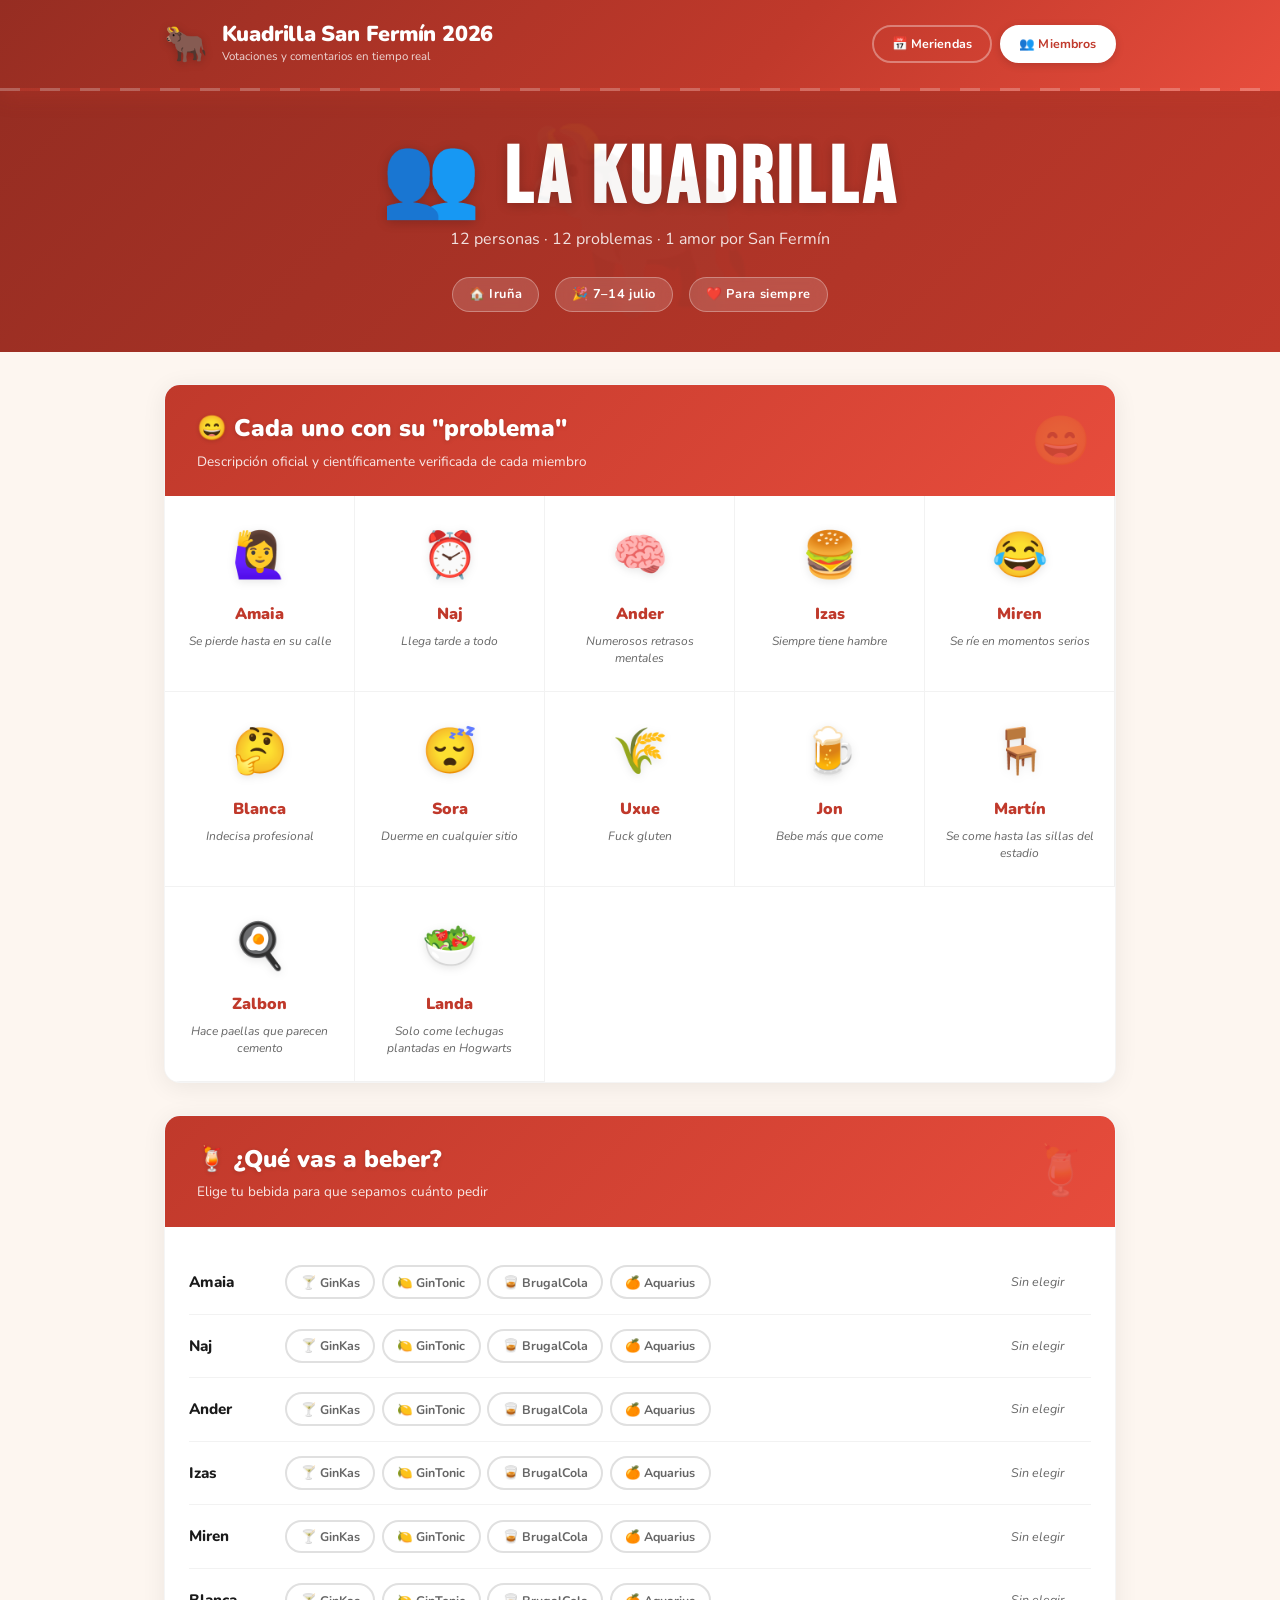
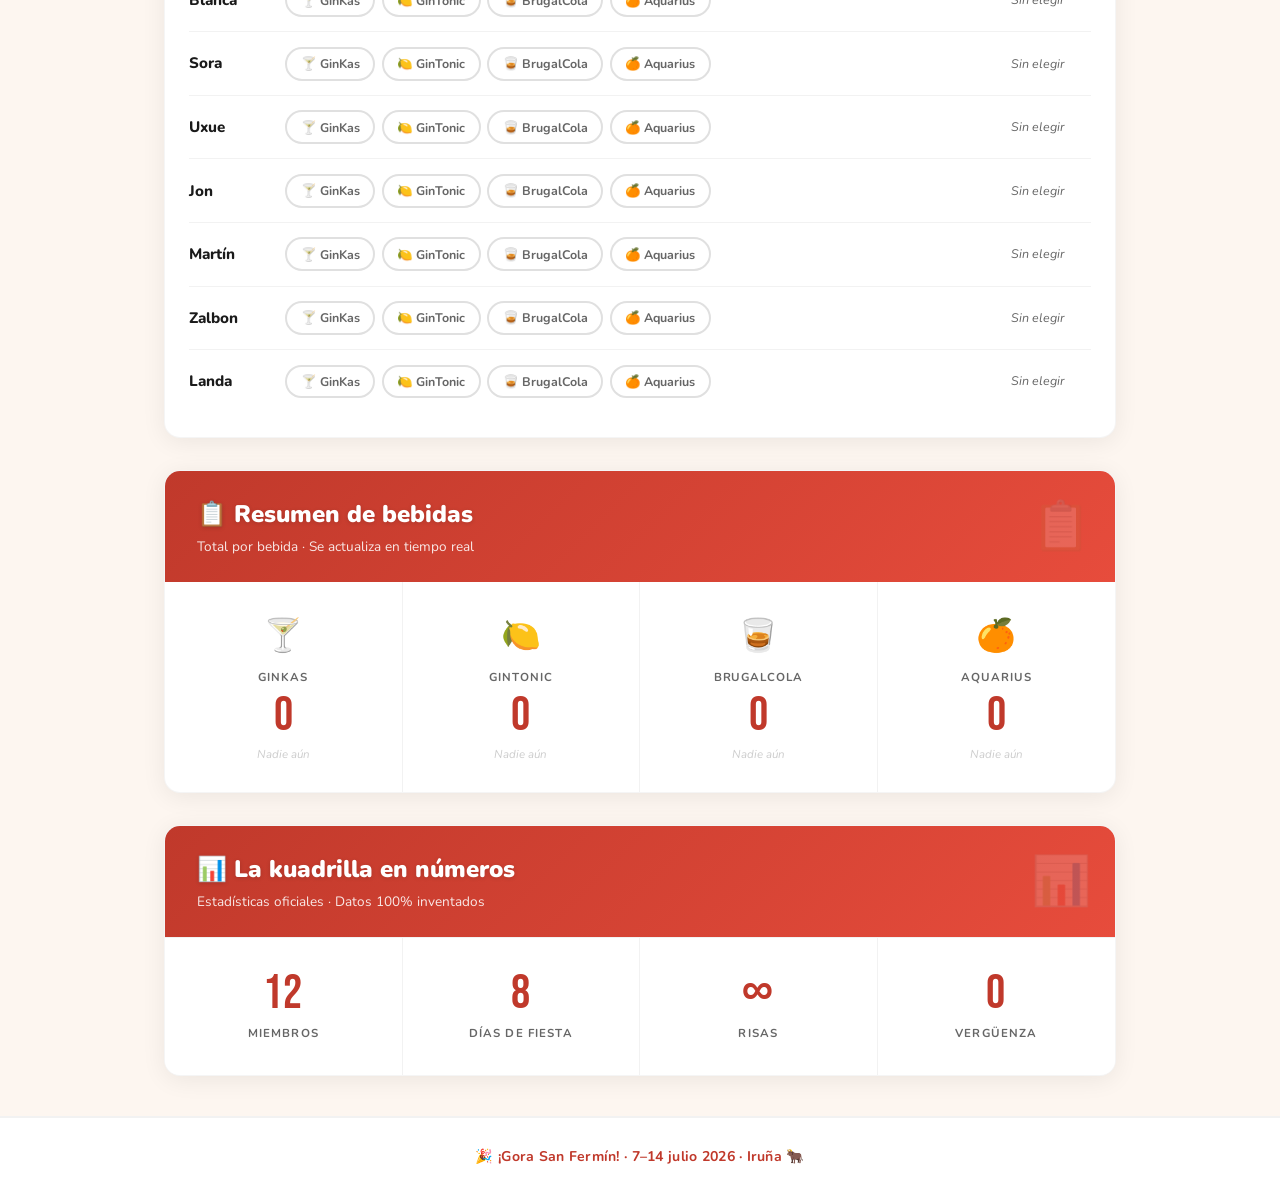
==== commit ba70fd7c: "Enhance kuadrilla.html with member and drink sections Added sections for members and drinks with dyn" ====
--- a/kuadrilla.html
+++ b/kuadrilla.html
@@ -5,6 +5,134 @@
   <meta name="viewport" content="width=device-width, initial-scale=1.0">
   <title>Miembros · Kuadrilla San Fermín 2026</title>
   <link rel="stylesheet" href="style.css">
+  <style>
+    /* ── BEBIDAS ── */
+    .bebidas-section { padding: 1.5rem; }
+
+    .bebida-member {
+      display: flex;
+      align-items: center;
+      gap: 1rem;
+      padding: 0.9rem 0;
+      border-bottom: 1px solid var(--gris);
+      flex-wrap: wrap;
+    }
+
+    .bebida-member:last-child { border-bottom: none; }
+
+    .bebida-member-name {
+      font-weight: 800;
+      font-size: 0.95rem;
+      min-width: 80px;
+      color: var(--tinta);
+    }
+
+    .bebida-buttons {
+      display: flex;
+      gap: 0.4rem;
+      flex-wrap: wrap;
+      flex: 1;
+    }
+
+    .bebida-btn {
+      padding: 0.4rem 0.85rem;
+      border-radius: 20px;
+      border: 2px solid var(--gris-mid);
+      background: var(--blanco);
+      font-family: inherit;
+      font-size: 0.78rem;
+      font-weight: 700;
+      cursor: pointer;
+      transition: all 0.2s;
+      color: var(--tinta-soft);
+      white-space: nowrap;
+    }
+
+    .bebida-btn:hover {
+      border-color: var(--rojo);
+      color: var(--rojo);
+      transform: translateY(-1px);
+    }
+
+    .bebida-btn.selected {
+      background: var(--rojo);
+      border-color: var(--rojo);
+      color: var(--blanco);
+      box-shadow: 0 2px 8px rgba(192,57,43,0.3);
+    }
+
+    .bebida-btn.selected:hover {
+      background: var(--rojo-dark);
+      transform: translateY(-1px);
+    }
+
+    .bebida-status {
+      font-size: 0.78rem;
+      color: var(--tinta-soft);
+      font-style: italic;
+      min-width: 80px;
+    }
+
+    .bebida-status.elegida {
+      color: var(--verde);
+      font-style: normal;
+      font-weight: 700;
+    }
+
+    /* ── RESUMEN TABLA ── */
+    .resumen-grid {
+      display: grid;
+      grid-template-columns: repeat(4, 1fr);
+      gap: 0;
+    }
+
+    .resumen-item {
+      padding: 1.75rem 1rem;
+      text-align: center;
+      border-right: 1px solid var(--gris);
+      transition: background 0.2s;
+    }
+
+    .resumen-item:last-child { border-right: none; }
+    .resumen-item:hover { background: var(--rojo-dim); }
+
+    .resumen-emoji { font-size: 2rem; display: block; margin-bottom: 0.4rem; }
+
+    .resumen-nombre {
+      font-size: 0.72rem;
+      font-weight: 700;
+      text-transform: uppercase;
+      letter-spacing: 0.08em;
+      color: var(--tinta-soft);
+      margin-bottom: 0.4rem;
+    }
+
+    .resumen-total {
+      font-family: 'Bebas Neue', sans-serif;
+      font-size: 3rem;
+      color: var(--rojo);
+      line-height: 1;
+    }
+
+    .resumen-personas {
+      font-size: 0.72rem;
+      color: var(--tinta-soft);
+      margin-top: 0.3rem;
+    }
+
+    .resumen-lista {
+      font-size: 0.72rem;
+      color: var(--tinta-soft);
+      margin-top: 0.3rem;
+      line-height: 1.6;
+    }
+
+    @media (max-width: 600px) {
+      .resumen-grid    { grid-template-columns: repeat(2, 1fr); }
+      .bebida-buttons  { gap: 0.3rem; }
+      .bebida-btn      { font-size: 0.72rem; padding: 0.35rem 0.7rem; }
+    }
+  </style>
 </head>
 <body>
 
@@ -24,7 +152,6 @@
   </div>
 </header>
 
-<!-- HERO BANNER -->
 <div class="hero-banner">
   <h2>👥 La Kuadrilla</h2>
   <p>12 personas · 12 problemas · 1 amor por San Fermín</p>
@@ -37,110 +164,62 @@
 
 <main class="container">
 
+  <!-- MIEMBROS -->
   <section class="card">
     <div class="card-header" data-emoji="😄">
       <h2>😄 Cada uno con su "problema"</h2>
       <p>Descripción oficial y científicamente verificada de cada miembro</p>
     </div>
     <div class="miembros-grid">
-
-      <div class="miembro-card">
-        <span class="miembro-avatar">🙋‍♀️</span>
-        <div class="miembro-nombre">Amaia</div>
-        <div class="miembro-problema">Se pierde hasta en su calle</div>
-      </div>
-
-      <div class="miembro-card">
-        <span class="miembro-avatar">⏰</span>
-        <div class="miembro-nombre">Naj</div>
-        <div class="miembro-problema">Llega tarde a todo</div>
-      </div>
-
-      <div class="miembro-card">
-        <span class="miembro-avatar">🧠</span>
-        <div class="miembro-nombre">Ander</div>
-        <div class="miembro-problema">Numerosos retrasos mentales</div>
-      </div>
-
-      <div class="miembro-card">
-        <span class="miembro-avatar">🍔</span>
-        <div class="miembro-nombre">Izas</div>
-        <div class="miembro-problema">Siempre tiene hambre</div>
-      </div>
-
-      <div class="miembro-card">
-        <span class="miembro-avatar">😂</span>
-        <div class="miembro-nombre">Miren</div>
-        <div class="miembro-problema">Se ríe en momentos serios</div>
-      </div>
-
-      <div class="miembro-card">
-        <span class="miembro-avatar">🤔</span>
-        <div class="miembro-nombre">Blanca</div>
-        <div class="miembro-problema">Canta peor que cocina</div>
-      </div>
-
-      <div class="miembro-card">
-        <span class="miembro-avatar">😴</span>
-        <div class="miembro-nombre">Sora</div>
-        <div class="miembro-problema">Duerme en cualquier sitio</div>
-      </div>
-
-      <div class="miembro-card">
-        <span class="miembro-avatar">🌾</span>
-        <div class="miembro-nombre">Uxue</div>
-        <div class="miembro-problema">Fuck gluten</div>
-      </div>
-
-      <div class="miembro-card">
-        <span class="miembro-avatar">🍺</span>
-        <div class="miembro-nombre">Jon</div>
-        <div class="miembro-problema">Bebe más que come</div>
-      </div>
-
-      <div class="miembro-card">
-        <span class="miembro-avatar">🪑</span>
-        <div class="miembro-nombre">Martín</div>
-        <div class="miembro-problema">Se come hasta las sillas del estadio</div>
-      </div>
-
-      <div class="miembro-card">
-        <span class="miembro-avatar">🍳</span>
-        <div class="miembro-nombre">Zalbon</div>
-        <div class="miembro-problema">Hace paellas que parecen cemento</div>
-      </div>
-
-      <div class="miembro-card">
-        <span class="miembro-avatar">🥗</span>
-        <div class="miembro-nombre">Landa</div>
-        <div class="miembro-problema">Solo come lechugas plantadas en Hogwarts</div>
-      </div>
-
+      <div class="miembro-card"><span class="miembro-avatar">🙋‍♀️</span><div class="miembro-nombre">Amaia</div><div class="miembro-problema">Se pierde hasta en su calle</div></div>
+      <div class="miembro-card"><span class="miembro-avatar">⏰</span><div class="miembro-nombre">Naj</div><div class="miembro-problema">Llega tarde a todo</div></div>
+      <div class="miembro-card"><span class="miembro-avatar">🧠</span><div class="miembro-nombre">Ander</div><div class="miembro-problema">Numerosos retrasos mentales</div></div>
+      <div class="miembro-card"><span class="miembro-avatar">🍔</span><div class="miembro-nombre">Izas</div><div class="miembro-problema">Siempre tiene hambre</div></div>
+      <div class="miembro-card"><span class="miembro-avatar">😂</span><div class="miembro-nombre">Miren</div><div class="miembro-problema">Se ríe en momentos serios</div></div>
+      <div class="miembro-card"><span class="miembro-avatar">🤔</span><div class="miembro-nombre">Blanca</div><div class="miembro-problema">Indecisa profesional</div></div>
+      <div class="miembro-card"><span class="miembro-avatar">😴</span><div class="miembro-nombre">Sora</div><div class="miembro-problema">Duerme en cualquier sitio</div></div>
+      <div class="miembro-card"><span class="miembro-avatar">🌾</span><div class="miembro-nombre">Uxue</div><div class="miembro-problema">Fuck gluten</div></div>
+      <div class="miembro-card"><span class="miembro-avatar">🍺</span><div class="miembro-nombre">Jon</div><div class="miembro-problema">Bebe más que come</div></div>
+      <div class="miembro-card"><span class="miembro-avatar">🪑</span><div class="miembro-nombre">Martín</div><div class="miembro-problema">Se come hasta las sillas del estadio</div></div>
+      <div class="miembro-card"><span class="miembro-avatar">🍳</span><div class="miembro-nombre">Zalbon</div><div class="miembro-problema">Hace paellas que parecen cemento</div></div>
+      <div class="miembro-card"><span class="miembro-avatar">🥗</span><div class="miembro-nombre">Landa</div><div class="miembro-problema">Solo come lechugas plantadas en Hogwarts</div></div>
     </div>
   </section>
 
+  <!-- BEBIDAS -->
+  <section class="card">
+    <div class="card-header" data-emoji="🍹">
+      <h2>🍹 ¿Qué vas a beber?</h2>
+      <p>Elige tu bebida para que sepamos cuánto pedir</p>
+    </div>
+    <div class="bebidas-section" id="bebidasSection"></div>
+  </section>
+
+  <!-- RESUMEN BEBIDAS -->
+  <section class="card">
+    <div class="card-header" data-emoji="📋">
+      <h2>📋 Resumen de bebidas</h2>
+      <p>Total por bebida · Se actualiza en tiempo real</p>
+    </div>
+    <div class="resumen-grid" id="resumenGrid">
+      <div class="resumen-item"><span class="resumen-emoji">🍸</span><div class="resumen-nombre">GinKas</div><div class="resumen-total" id="total-GinKas">0</div><div class="resumen-personas" id="personas-GinKas"></div></div>
+      <div class="resumen-item"><span class="resumen-emoji">🍋</span><div class="resumen-nombre">GinTonic</div><div class="resumen-total" id="total-GinTonic">0</div><div class="resumen-personas" id="personas-GinTonic"></div></div>
+      <div class="resumen-item"><span class="resumen-emoji">🥃</span><div class="resumen-nombre">BrugalCola</div><div class="resumen-total" id="total-BrugalCola">0</div><div class="resumen-personas" id="personas-BrugalCola"></div></div>
+      <div class="resumen-item"><span class="resumen-emoji">🍊</span><div class="resumen-nombre">Aquarius</div><div class="resumen-total" id="total-Aquarius">0</div><div class="resumen-personas" id="personas-Aquarius"></div></div>
+    </div>
+  </section>
+
+  <!-- STATS -->
   <section class="card">
     <div class="card-header" data-emoji="📊">
       <h2>📊 La kuadrilla en números</h2>
       <p>Estadísticas oficiales · Datos 100% inventados</p>
     </div>
     <div class="stats-grid">
-      <div class="stat-item">
-        <span class="stat-num">12</span>
-        <span class="stat-label">Miembros</span>
-      </div>
-      <div class="stat-item">
-        <span class="stat-num">8</span>
-        <span class="stat-label">Días de fiesta</span>
-      </div>
-      <div class="stat-item">
-        <span class="stat-num">∞</span>
-        <span class="stat-label">Risas</span>
-      </div>
-      <div class="stat-item">
-        <span class="stat-num">0</span>
-        <span class="stat-label">Vergüenza</span>
-      </div>
+      <div class="stat-item"><span class="stat-num">12</span><span class="stat-label">Miembros</span></div>
+      <div class="stat-item"><span class="stat-num">8</span><span class="stat-label">Días de fiesta</span></div>
+      <div class="stat-item"><span class="stat-num">∞</span><span class="stat-label">Risas</span></div>
+      <div class="stat-item"><span class="stat-num">0</span><span class="stat-label">Vergüenza</span></div>
     </div>
   </section>
 
@@ -150,5 +229,150 @@
   🎉 ¡Gora San Fermín! · 7–14 julio 2026 · Iruña 🐂
 </footer>
 
+<script>
+const URL_API = "https://script.google.com/macros/s/AKfycbxUHuuox2IMjxuFXH61xSXlQFMEGWxUhLNKQcpvWm2ghPcqqbeldcMXEM3mvHn_CJT8/exec";
+const URL_CSV = "https://docs.google.com/spreadsheets/d/e/2PACX-1vSeQ-dslJmHhOe_JJH5Cu7Fhz1P_aHwtQAEKkZ3BIzKWqrAqM5q2f_AHhnSUMUB-Iz5Gx67BS4uOQ8Q/pub?gid=0&single=true&output=csv&nocache=";
+
+const miembros = ["Amaia","Naj","Ander","Izas","Miren","Blanca","Sora","Uxue","Jon","Martín","Zalbon","Landa"];
+const bebidas  = ["GinKas","GinTonic","BrugalCola","Aquarius"];
+const bebidaEmoji = { GinKas: "🍸", GinTonic: "🍋", BrugalCola: "🥃", Aquarius: "🍊" };
+
+/* ── RENDER SECCIÓN BEBIDAS ── */
+function renderBebidas() {
+  const sec = document.getElementById("bebidasSection");
+  sec.innerHTML = miembros.map(nombre => {
+    const guardada = localStorage.getItem("bebida_" + nombre) || "";
+    const btns = bebidas.map(b => `
+      <button class="bebida-btn ${guardada === b ? 'selected' : ''}"
+              onclick="elegirBebida('${nombre}','${b}')">
+        ${bebidaEmoji[b]} ${b}
+      </button>`).join("");
+    return `
+      <div class="bebida-member" id="bebida_row_${nombre}">
+        <div class="bebida-member-name">${nombre}</div>
+        <div class="bebida-buttons">${btns}</div>
+        <div class="bebida-status ${guardada ? 'elegida' : ''}" id="bebida_status_${nombre}">
+          ${guardada ? '✅ ' + guardada : 'Sin elegir'}
+        </div>
+      </div>`;
+  }).join("");
+}
+
+/* ── ELEGIR BEBIDA ── */
+function elegirBebida(nombre, bebida) {
+  const anterior = localStorage.getItem("bebida_" + nombre);
+
+  // Si ya eligió la misma, deseleccionar
+  if (anterior === bebida) {
+    localStorage.removeItem("bebida_" + nombre);
+    renderBebidas();
+    actualizarResumen();
+    return;
+  }
+
+  localStorage.setItem("bebida_" + nombre, bebida);
+  renderBebidas();
+
+  const url = URL_API
+    + "?dia=bebidas"
+    + "&usuario=" + encodeURIComponent(nombre)
+    + "&tipo=bebida"
+    + "&valor=" + encodeURIComponent(bebida);
+
+  fetch(url)
+    .then(() => {
+      showToast(bebidaEmoji[bebida] + " " + nombre + " quiere " + bebida);
+      setTimeout(cargarBebidas, 800);
+    })
+    .catch(() => showToast("Error al guardar 😕"));
+}
+
+/* ── CARGAR BEBIDAS DESDE CSV ── */
+async function cargarBebidas() {
+  try {
+    const res  = await fetch(URL_CSV + Date.now());
+    const text = await res.text();
+    const lines = text.trim().split("\n").slice(1);
+
+    const data = lines
+      .map(line => {
+        const cols = line.split(",");
+        return {
+          dia:     (cols[0] || "").trim().replace(/"/g, ""),
+          usuario: (cols[1] || "").trim().replace(/"/g, ""),
+          tipo:    (cols[2] || "").trim().replace(/"/g, ""),
+          valor:   (cols[3] || "").trim().replace(/"/g, "")
+        };
+      })
+      .filter(x => x.tipo === "bebida");
+
+    // Última elección por persona (por si hay varias filas)
+    const ultimaEleccion = {};
+    data.forEach(x => { ultimaEleccion[x.usuario] = x.valor; });
+
+    // Actualizar localStorage con datos de Google Sheets
+    Object.entries(ultimaEleccion).forEach(([nombre, bebida]) => {
+      localStorage.setItem("bebida_" + nombre, bebida);
+    });
+
+    actualizarResumen(ultimaEleccion);
+
+  } catch (e) {
+    // Si falla el CSV, usar localStorage
+    actualizarResumen();
+  }
+}
+
+/* ── ACTUALIZAR RESUMEN ── */
+function actualizarResumen(eleccionesSheet = null) {
+  const conteo = {};
+  const personas = {};
+  bebidas.forEach(b => { conteo[b] = 0; personas[b] = []; });
+
+  // Usar datos de Google Sheets si los hay, si no localStorage
+  if (eleccionesSheet) {
+    Object.entries(eleccionesSheet).forEach(([nombre, bebida]) => {
+      if (conteo[bebida] !== undefined) {
+        conteo[bebida]++;
+        personas[bebida].push(nombre);
+      }
+    });
+  } else {
+    miembros.forEach(nombre => {
+      const b = localStorage.getItem("bebida_" + nombre);
+      if (b && conteo[b] !== undefined) {
+        conteo[b]++;
+        personas[b].push(nombre);
+      }
+    });
+  }
+
+  bebidas.forEach(b => {
+    const totalEl   = document.getElementById("total-" + b);
+    const personasEl = document.getElementById("personas-" + b);
+    if (totalEl)    totalEl.textContent = conteo[b];
+    if (personasEl) personasEl.innerHTML = personas[b].length
+      ? personas[b].map(p => `<span style="display:inline-block;background:var(--rojo-dim);border-radius:10px;padding:1px 7px;margin:1px;font-size:0.7rem;font-weight:700;color:var(--rojo)">${p}</span>`).join("")
+      : '<span style="color:#ccc;font-style:italic">Nadie aún</span>';
+  });
+}
+
+/* ── TOAST ── */
+function showToast(msg) {
+  const t = document.createElement("div");
+  t.className = "toast";
+  t.textContent = msg;
+  document.body.appendChild(t);
+  setTimeout(() => t.classList.add("show"), 10);
+  setTimeout(() => { t.classList.remove("show"); setTimeout(() => t.remove(), 300); }, 2800);
+}
+
+/* ── INIT ── */
+renderBebidas();
+actualizarResumen();
+cargarBebidas();
+setInterval(cargarBebidas, 5000);
+</script>
+
 </body>
 </html>
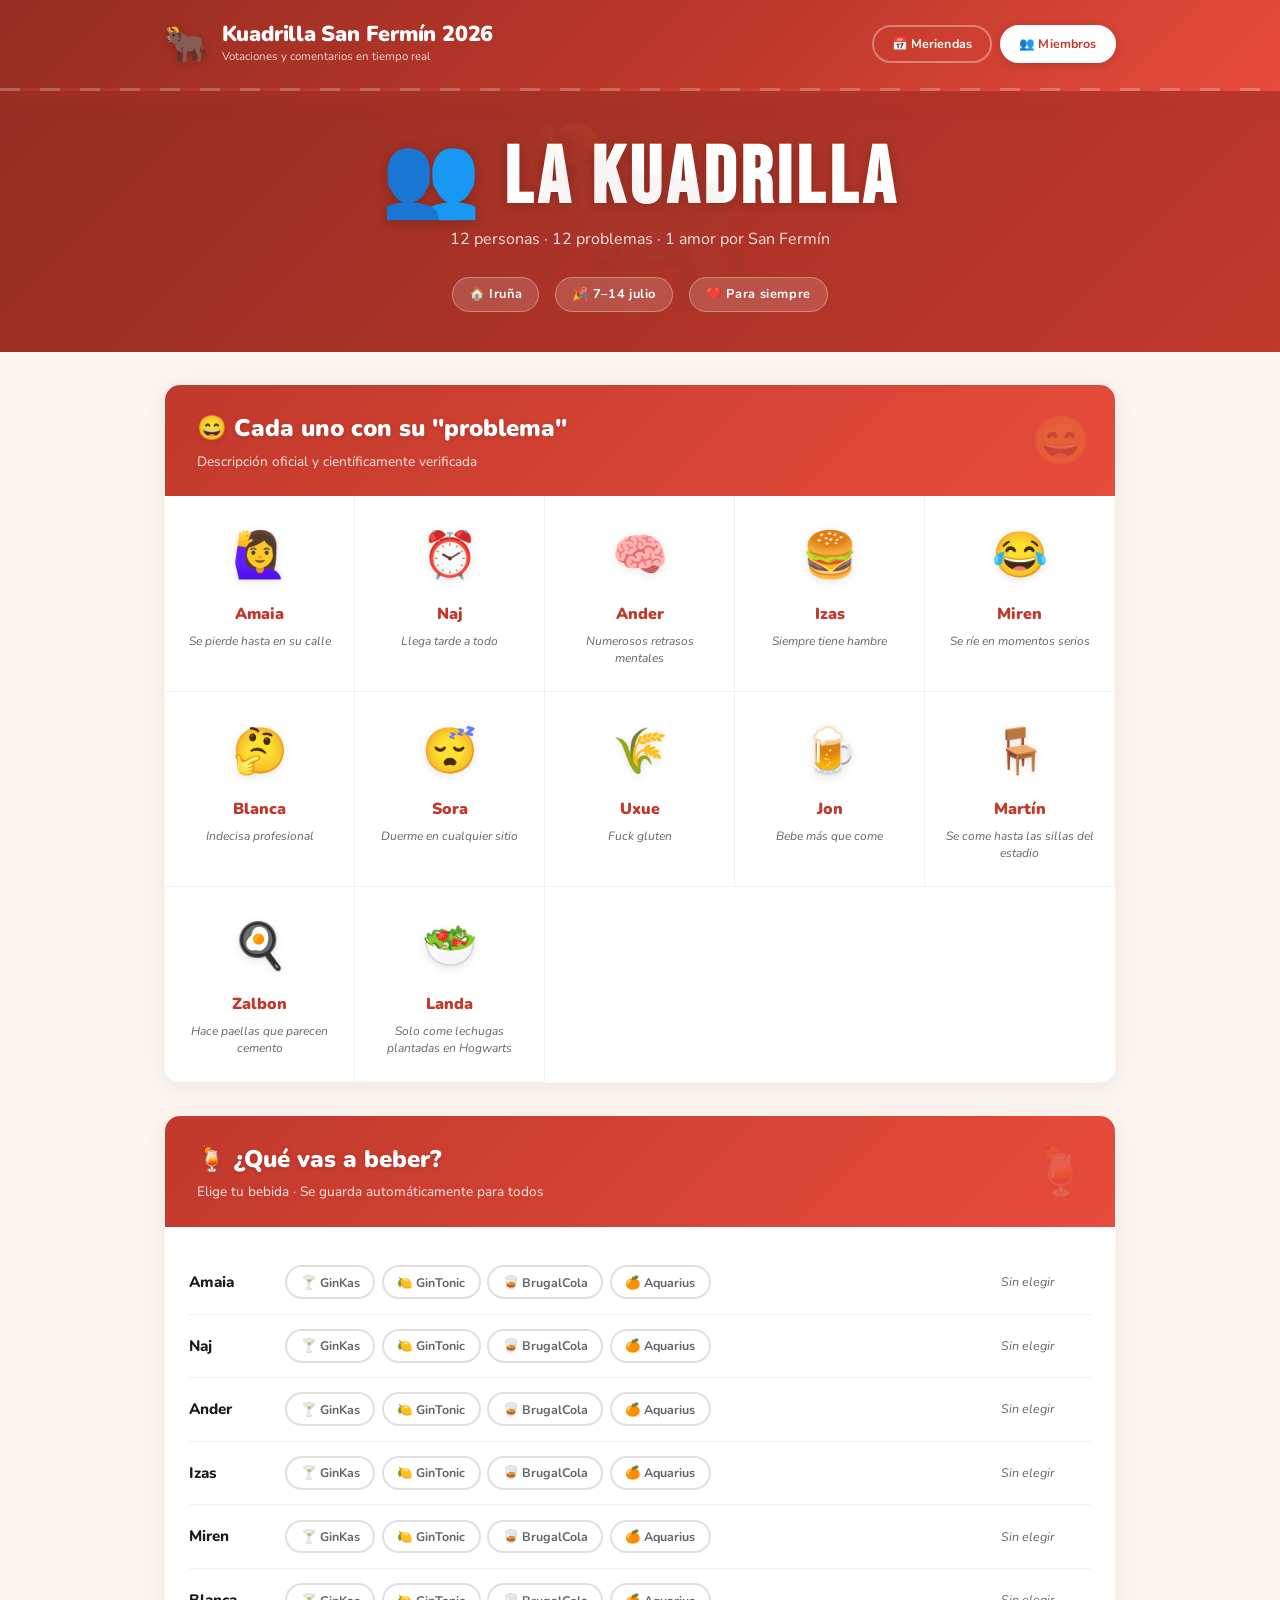
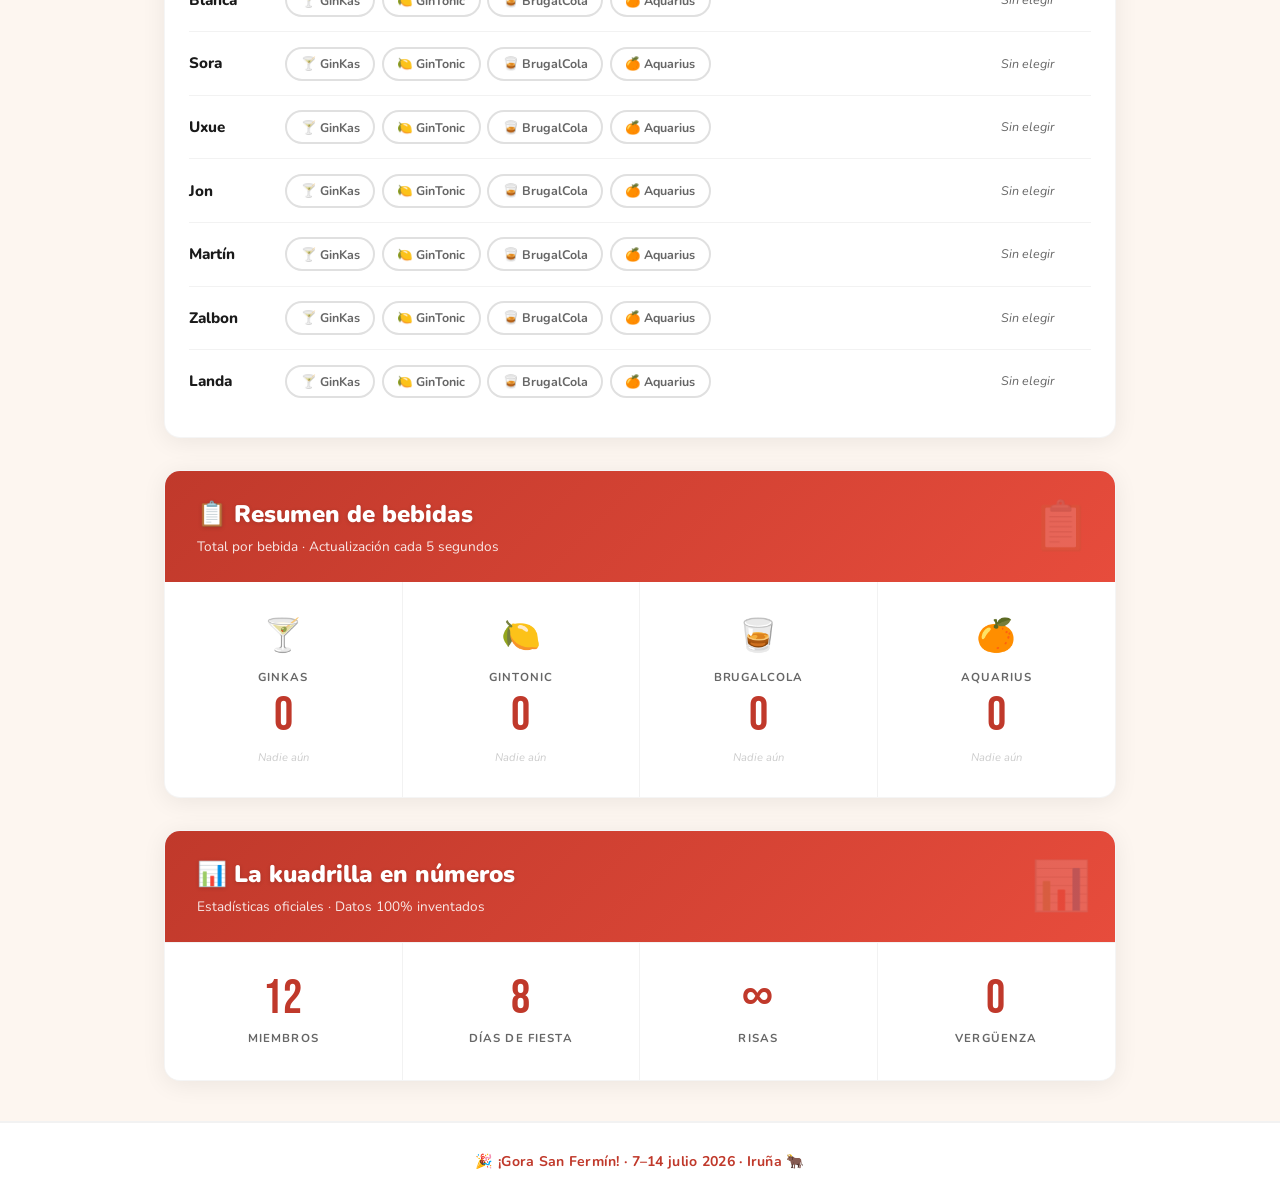
==== commit 26198391: "Refactor kuadrilla.html for clarity and functionality Updated titles and descriptions for clarity, m" ====
--- a/kuadrilla.html
+++ b/kuadrilla.html
@@ -3,10 +3,9 @@
 <head>
   <meta charset="UTF-8">
   <meta name="viewport" content="width=device-width, initial-scale=1.0">
-  <title>Miembros · Kuadrilla San Fermín 2026</title>
+  <title>Miembros · La Kuadrilla de Pipo San Fermín 2026</title>
   <link rel="stylesheet" href="style.css">
   <style>
-    /* ── BEBIDAS ── */
     .bebidas-section { padding: 1.5rem; }
 
     .bebida-member {
@@ -17,7 +16,6 @@
       border-bottom: 1px solid var(--gris);
       flex-wrap: wrap;
     }
-
     .bebida-member:last-child { border-bottom: none; }
 
     .bebida-member-name {
@@ -27,12 +25,7 @@
       color: var(--tinta);
     }
 
-    .bebida-buttons {
-      display: flex;
-      gap: 0.4rem;
-      flex-wrap: wrap;
-      flex: 1;
-    }
+    .bebida-buttons { display: flex; gap: 0.4rem; flex-wrap: wrap; flex: 1; }
 
     .bebida-btn {
       padding: 0.4rem 0.85rem;
@@ -47,13 +40,7 @@
       color: var(--tinta-soft);
       white-space: nowrap;
     }
-
-    .bebida-btn:hover {
-      border-color: var(--rojo);
-      color: var(--rojo);
-      transform: translateY(-1px);
-    }
-
+    .bebida-btn:hover { border-color: var(--rojo); color: var(--rojo); }
     .bebida-btn.selected {
       background: var(--rojo);
       border-color: var(--rojo);
@@ -61,29 +48,12 @@
       box-shadow: 0 2px 8px rgba(192,57,43,0.3);
     }
 
-    .bebida-btn.selected:hover {
-      background: var(--rojo-dark);
-      transform: translateY(-1px);
-    }
-
-    .bebida-status {
-      font-size: 0.78rem;
-      color: var(--tinta-soft);
-      font-style: italic;
-      min-width: 80px;
-    }
-
-    .bebida-status.elegida {
-      color: var(--verde);
-      font-style: normal;
-      font-weight: 700;
-    }
-
-    /* ── RESUMEN TABLA ── */
+    .bebida-status { font-size: 0.78rem; color: var(--tinta-soft); font-style: italic; min-width: 90px; }
+    .bebida-status.elegida { color: var(--verde); font-style: normal; font-weight: 700; }
+
     .resumen-grid {
       display: grid;
       grid-template-columns: repeat(4, 1fr);
-      gap: 0;
     }
 
     .resumen-item {
@@ -92,45 +62,28 @@
       border-right: 1px solid var(--gris);
       transition: background 0.2s;
     }
-
     .resumen-item:last-child { border-right: none; }
     .resumen-item:hover { background: var(--rojo-dim); }
 
-    .resumen-emoji { font-size: 2rem; display: block; margin-bottom: 0.4rem; }
-
-    .resumen-nombre {
-      font-size: 0.72rem;
+    .resumen-emoji  { font-size: 2rem; display: block; margin-bottom: 0.4rem; }
+    .resumen-nombre { font-size: 0.72rem; font-weight: 700; text-transform: uppercase; letter-spacing: 0.08em; color: var(--tinta-soft); margin-bottom: 0.4rem; }
+    .resumen-total  { font-family: 'Bebas Neue', sans-serif; font-size: 3rem; color: var(--rojo); line-height: 1; }
+    .resumen-personas { font-size: 0.7rem; color: var(--tinta-soft); margin-top: 0.5rem; line-height: 1.8; }
+
+    .persona-pill {
+      display: inline-block;
+      background: var(--rojo-dim);
+      border-radius: 10px;
+      padding: 1px 8px;
+      margin: 1px;
+      font-size: 0.7rem;
       font-weight: 700;
-      text-transform: uppercase;
-      letter-spacing: 0.08em;
-      color: var(--tinta-soft);
-      margin-bottom: 0.4rem;
-    }
-
-    .resumen-total {
-      font-family: 'Bebas Neue', sans-serif;
-      font-size: 3rem;
       color: var(--rojo);
-      line-height: 1;
-    }
-
-    .resumen-personas {
-      font-size: 0.72rem;
-      color: var(--tinta-soft);
-      margin-top: 0.3rem;
-    }
-
-    .resumen-lista {
-      font-size: 0.72rem;
-      color: var(--tinta-soft);
-      margin-top: 0.3rem;
-      line-height: 1.6;
     }
 
     @media (max-width: 600px) {
-      .resumen-grid    { grid-template-columns: repeat(2, 1fr); }
-      .bebida-buttons  { gap: 0.3rem; }
-      .bebida-btn      { font-size: 0.72rem; padding: 0.35rem 0.7rem; }
+      .resumen-grid   { grid-template-columns: repeat(2, 1fr); }
+      .bebida-btn     { font-size: 0.72rem; padding: 0.35rem 0.7rem; }
     }
   </style>
 </head>
@@ -168,7 +121,7 @@
   <section class="card">
     <div class="card-header" data-emoji="😄">
       <h2>😄 Cada uno con su "problema"</h2>
-      <p>Descripción oficial y científicamente verificada de cada miembro</p>
+      <p>Descripción oficial y científicamente verificada</p>
     </div>
     <div class="miembros-grid">
       <div class="miembro-card"><span class="miembro-avatar">🙋‍♀️</span><div class="miembro-nombre">Amaia</div><div class="miembro-problema">Se pierde hasta en su calle</div></div>
@@ -190,22 +143,42 @@
   <section class="card">
     <div class="card-header" data-emoji="🍹">
       <h2>🍹 ¿Qué vas a beber?</h2>
-      <p>Elige tu bebida para que sepamos cuánto pedir</p>
+      <p>Elige tu bebida · Se guarda automáticamente para todos</p>
     </div>
     <div class="bebidas-section" id="bebidasSection"></div>
   </section>
 
-  <!-- RESUMEN BEBIDAS -->
+  <!-- RESUMEN -->
   <section class="card">
     <div class="card-header" data-emoji="📋">
       <h2>📋 Resumen de bebidas</h2>
-      <p>Total por bebida · Se actualiza en tiempo real</p>
-    </div>
-    <div class="resumen-grid" id="resumenGrid">
-      <div class="resumen-item"><span class="resumen-emoji">🍸</span><div class="resumen-nombre">GinKas</div><div class="resumen-total" id="total-GinKas">0</div><div class="resumen-personas" id="personas-GinKas"></div></div>
-      <div class="resumen-item"><span class="resumen-emoji">🍋</span><div class="resumen-nombre">GinTonic</div><div class="resumen-total" id="total-GinTonic">0</div><div class="resumen-personas" id="personas-GinTonic"></div></div>
-      <div class="resumen-item"><span class="resumen-emoji">🥃</span><div class="resumen-nombre">BrugalCola</div><div class="resumen-total" id="total-BrugalCola">0</div><div class="resumen-personas" id="personas-BrugalCola"></div></div>
-      <div class="resumen-item"><span class="resumen-emoji">🍊</span><div class="resumen-nombre">Aquarius</div><div class="resumen-total" id="total-Aquarius">0</div><div class="resumen-personas" id="personas-Aquarius"></div></div>
+      <p>Total por bebida · Actualización cada 5 segundos</p>
+    </div>
+    <div class="resumen-grid">
+      <div class="resumen-item">
+        <span class="resumen-emoji">🍸</span>
+        <div class="resumen-nombre">GinKas</div>
+        <div class="resumen-total" id="total-GinKas">0</div>
+        <div class="resumen-personas" id="personas-GinKas"><span style="color:#ccc;font-style:italic">Nadie aún</span></div>
+      </div>
+      <div class="resumen-item">
+        <span class="resumen-emoji">🍋</span>
+        <div class="resumen-nombre">GinTonic</div>
+        <div class="resumen-total" id="total-GinTonic">0</div>
+        <div class="resumen-personas" id="personas-GinTonic"><span style="color:#ccc;font-style:italic">Nadie aún</span></div>
+      </div>
+      <div class="resumen-item">
+        <span class="resumen-emoji">🥃</span>
+        <div class="resumen-nombre">BrugalCola</div>
+        <div class="resumen-total" id="total-BrugalCola">0</div>
+        <div class="resumen-personas" id="personas-BrugalCola"><span style="color:#ccc;font-style:italic">Nadie aún</span></div>
+      </div>
+      <div class="resumen-item">
+        <span class="resumen-emoji">🍊</span>
+        <div class="resumen-nombre">Aquarius</div>
+        <div class="resumen-total" id="total-Aquarius">0</div>
+        <div class="resumen-personas" id="personas-Aquarius"><span style="color:#ccc;font-style:italic">Nadie aún</span></div>
+      </div>
     </div>
   </section>
 
@@ -235,126 +208,123 @@
 
 const miembros = ["Amaia","Naj","Ander","Izas","Miren","Blanca","Sora","Uxue","Jon","Martín","Zalbon","Landa"];
 const bebidas  = ["GinKas","GinTonic","BrugalCola","Aquarius"];
-const bebidaEmoji = { GinKas: "🍸", GinTonic: "🍋", BrugalCola: "🥃", Aquarius: "🍊" };
-
-/* ── RENDER SECCIÓN BEBIDAS ── */
+const emojis   = { GinKas:"🍸", GinTonic:"🍋", BrugalCola:"🥃", Aquarius:"🍊" };
+
+/* Estado en memoria — fuente de verdad para los botones */
+const elecciones = {};
+
+/* ── RENDER INICIAL (solo una vez) ── */
 function renderBebidas() {
   const sec = document.getElementById("bebidasSection");
-  sec.innerHTML = miembros.map(nombre => {
-    const guardada = localStorage.getItem("bebida_" + nombre) || "";
-    const btns = bebidas.map(b => `
-      <button class="bebida-btn ${guardada === b ? 'selected' : ''}"
-              onclick="elegirBebida('${nombre}','${b}')">
-        ${bebidaEmoji[b]} ${b}
-      </button>`).join("");
-    return `
-      <div class="bebida-member" id="bebida_row_${nombre}">
-        <div class="bebida-member-name">${nombre}</div>
-        <div class="bebida-buttons">${btns}</div>
-        <div class="bebida-status ${guardada ? 'elegida' : ''}" id="bebida_status_${nombre}">
-          ${guardada ? '✅ ' + guardada : 'Sin elegir'}
-        </div>
-      </div>`;
-  }).join("");
+  sec.innerHTML = miembros.map(nombre => `
+    <div class="bebida-member">
+      <div class="bebida-member-name">${nombre}</div>
+      <div class="bebida-buttons" id="btns_${nombre}"></div>
+      <div class="bebida-status" id="status_${nombre}">Sin elegir</div>
+    </div>
+  `).join("");
+
+  miembros.forEach(nombre => actualizarBotones(nombre));
+}
+
+/* ── ACTUALIZAR BOTONES DE UN MIEMBRO (sin re-renderizar todo) ── */
+function actualizarBotones(nombre) {
+  const contenedor = document.getElementById("btns_" + nombre);
+  const statusEl   = document.getElementById("status_" + nombre);
+  if (!contenedor || !statusEl) return;
+
+  const seleccion = elecciones[nombre] || "";
+
+  contenedor.innerHTML = bebidas.map(b => `
+    <button class="bebida-btn ${seleccion === b ? 'selected' : ''}"
+            onclick="elegirBebida('${nombre}','${b}')">
+      ${emojis[b]} ${b}
+    </button>`).join("");
+
+  if (seleccion) {
+    statusEl.textContent = "✅ " + seleccion;
+    statusEl.className = "bebida-status elegida";
+  } else {
+    statusEl.textContent = "Sin elegir";
+    statusEl.className = "bebida-status";
+  }
 }
 
 /* ── ELEGIR BEBIDA ── */
 function elegirBebida(nombre, bebida) {
-  const anterior = localStorage.getItem("bebida_" + nombre);
-
-  // Si ya eligió la misma, deseleccionar
-  if (anterior === bebida) {
-    localStorage.removeItem("bebida_" + nombre);
-    renderBebidas();
-    actualizarResumen();
-    return;
-  }
-
-  localStorage.setItem("bebida_" + nombre, bebida);
-  renderBebidas();
+  elecciones[nombre] = bebida;
+  actualizarBotones(nombre);
+  actualizarResumen();
 
   const url = URL_API
     + "?dia=bebidas"
     + "&usuario=" + encodeURIComponent(nombre)
     + "&tipo=bebida"
-    + "&valor=" + encodeURIComponent(bebida);
+    + "&valor="   + encodeURIComponent(bebida);
 
   fetch(url)
-    .then(() => {
-      showToast(bebidaEmoji[bebida] + " " + nombre + " quiere " + bebida);
-      setTimeout(cargarBebidas, 800);
-    })
+    .then(() => showToast(emojis[bebida] + " " + nombre + " · " + bebida))
     .catch(() => showToast("Error al guardar 😕"));
 }
 
-/* ── CARGAR BEBIDAS DESDE CSV ── */
-async function cargarBebidas() {
-  try {
-    const res  = await fetch(URL_CSV + Date.now());
-    const text = await res.text();
-    const lines = text.trim().split("\n").slice(1);
-
-    const data = lines
-      .map(line => {
-        const cols = line.split(",");
-        return {
-          dia:     (cols[0] || "").trim().replace(/"/g, ""),
-          usuario: (cols[1] || "").trim().replace(/"/g, ""),
-          tipo:    (cols[2] || "").trim().replace(/"/g, ""),
-          valor:   (cols[3] || "").trim().replace(/"/g, "")
-        };
-      })
-      .filter(x => x.tipo === "bebida");
-
-    // Última elección por persona (por si hay varias filas)
-    const ultimaEleccion = {};
-    data.forEach(x => { ultimaEleccion[x.usuario] = x.valor; });
-
-    // Actualizar localStorage con datos de Google Sheets
-    Object.entries(ultimaEleccion).forEach(([nombre, bebida]) => {
-      localStorage.setItem("bebida_" + nombre, bebida);
-    });
-
-    actualizarResumen(ultimaEleccion);
-
-  } catch (e) {
-    // Si falla el CSV, usar localStorage
-    actualizarResumen();
-  }
-}
-
-/* ── ACTUALIZAR RESUMEN ── */
-function actualizarResumen(eleccionesSheet = null) {
-  const conteo = {};
+/* ── ACTUALIZAR RESUMEN (solo los números, sin tocar botones) ── */
+function actualizarResumen() {
+  const conteo   = {};
   const personas = {};
   bebidas.forEach(b => { conteo[b] = 0; personas[b] = []; });
 
-  // Usar datos de Google Sheets si los hay, si no localStorage
-  if (eleccionesSheet) {
-    Object.entries(eleccionesSheet).forEach(([nombre, bebida]) => {
-      if (conteo[bebida] !== undefined) {
-        conteo[bebida]++;
-        personas[bebida].push(nombre);
-      }
-    });
-  } else {
-    miembros.forEach(nombre => {
-      const b = localStorage.getItem("bebida_" + nombre);
-      if (b && conteo[b] !== undefined) {
-        conteo[b]++;
-        personas[b].push(nombre);
-      }
-    });
-  }
+  Object.entries(elecciones).forEach(([nombre, b]) => {
+    if (conteo[b] !== undefined) {
+      conteo[b]++;
+      personas[b].push(nombre);
+    }
+  });
 
   bebidas.forEach(b => {
-    const totalEl   = document.getElementById("total-" + b);
+    const totalEl    = document.getElementById("total-" + b);
     const personasEl = document.getElementById("personas-" + b);
     if (totalEl)    totalEl.textContent = conteo[b];
     if (personasEl) personasEl.innerHTML = personas[b].length
-      ? personas[b].map(p => `<span style="display:inline-block;background:var(--rojo-dim);border-radius:10px;padding:1px 7px;margin:1px;font-size:0.7rem;font-weight:700;color:var(--rojo)">${p}</span>`).join("")
+      ? personas[b].map(p => `<span class="persona-pill">${p}</span>`).join("")
       : '<span style="color:#ccc;font-style:italic">Nadie aún</span>';
   });
+}
+
+/* ── CARGAR DESDE CSV (actualiza estado, no los botones si ya están OK) ── */
+async function cargarDesdeCSV() {
+  try {
+    const res   = await fetch(URL_CSV + Date.now());
+    const text  = await res.text();
+    const lines = text.trim().split("\n").slice(1);
+
+    /* Última elección por persona */
+    const nuevas = {};
+    lines.forEach(line => {
+      const cols = line.split(",");
+      const dia     = (cols[0] || "").trim().replace(/"/g, "");
+      const usuario = (cols[1] || "").trim().replace(/"/g, "");
+      const tipo    = (cols[2] || "").trim().replace(/"/g, "");
+      const valor   = (cols[3] || "").trim().replace(/"/g, "");
+      if (tipo === "bebida" && dia === "bebidas") {
+        nuevas[usuario] = valor;
+      }
+    });
+
+    /* Solo actualizar si hay cambios */
+    let cambios = false;
+    Object.entries(nuevas).forEach(([nombre, bebida]) => {
+      if (elecciones[nombre] !== bebida) {
+        elecciones[nombre] = bebida;
+        actualizarBotones(nombre);
+        cambios = true;
+      }
+    });
+
+    if (cambios) actualizarResumen();
+
+  } catch (e) {
+    console.error("Error CSV:", e);
+  }
 }
 
 /* ── TOAST ── */
@@ -370,8 +340,8 @@
 /* ── INIT ── */
 renderBebidas();
 actualizarResumen();
-cargarBebidas();
-setInterval(cargarBebidas, 5000);
+cargarDesdeCSV();
+setInterval(cargarDesdeCSV, 5000);
 </script>
 
 </body>
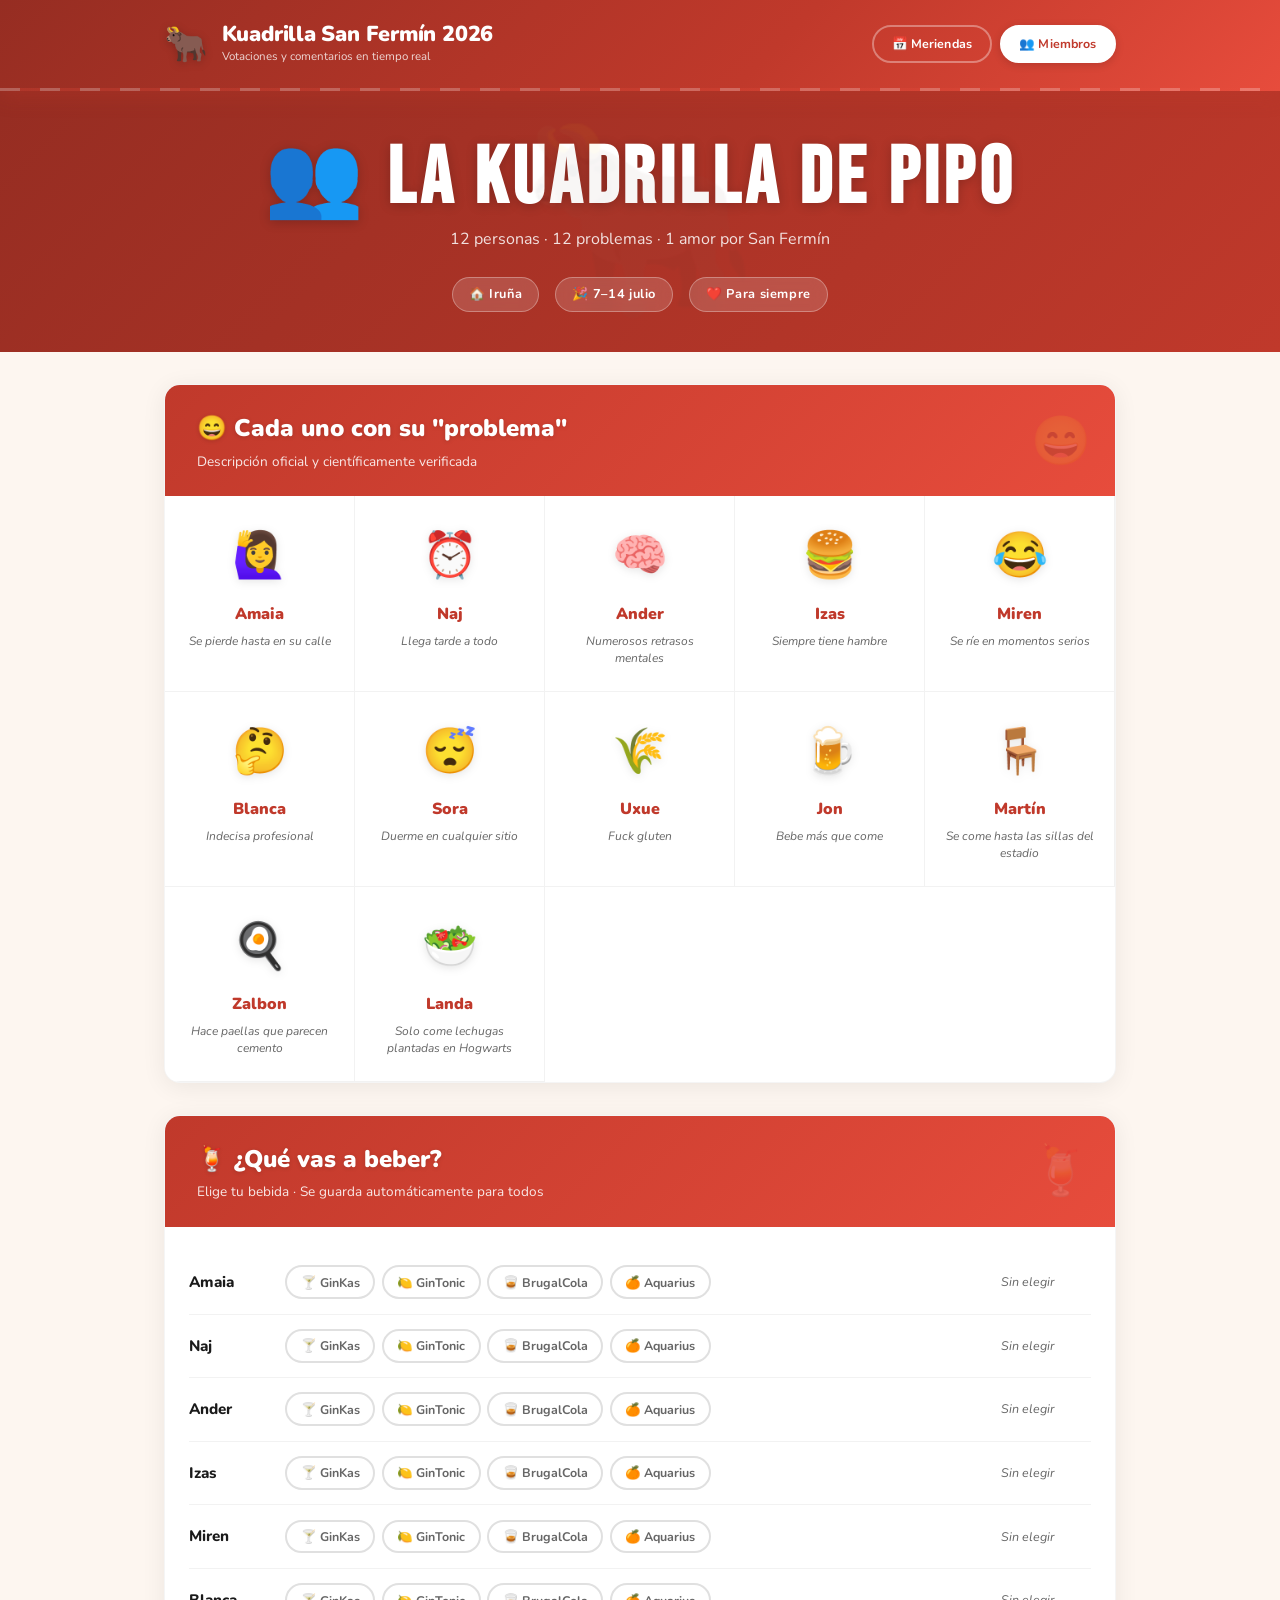
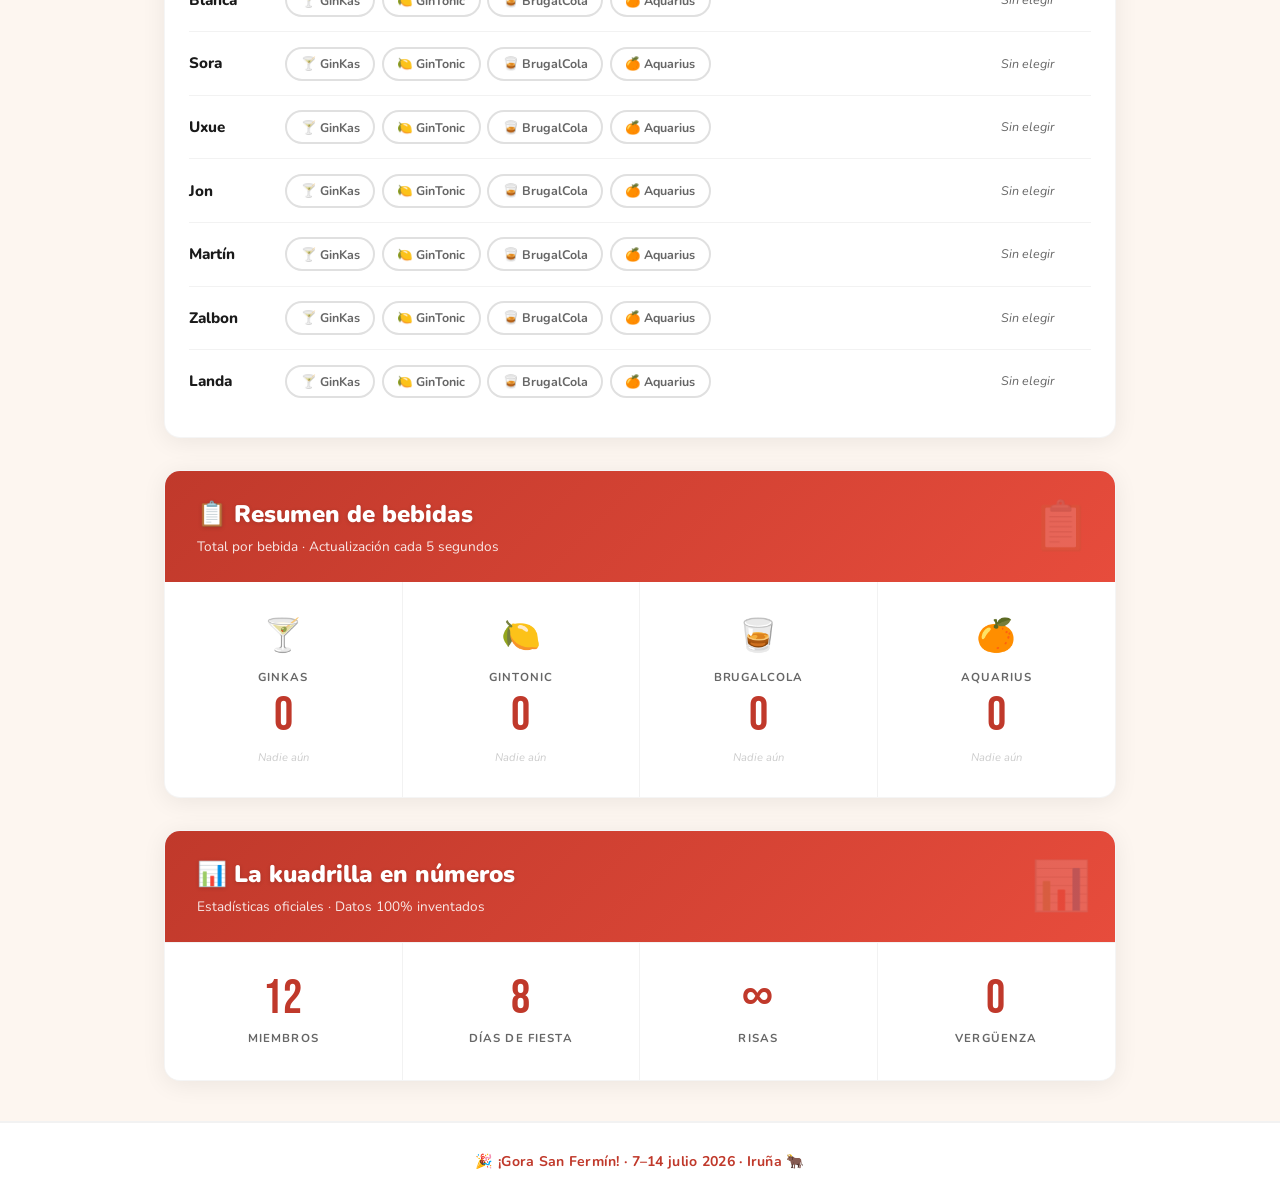
==== commit a21af743: "Update hero banner title for La Kuadrilla" ====
--- a/kuadrilla.html
+++ b/kuadrilla.html
@@ -106,7 +106,7 @@
 </header>
 
 <div class="hero-banner">
-  <h2>👥 La Kuadrilla</h2>
+  <h2>👥 La Kuadrilla de Pipo </h2>
   <p>12 personas · 12 problemas · 1 amor por San Fermín</p>
   <div class="hero-dates">
     <span class="hero-date-pill">🏠 Iruña</span>
